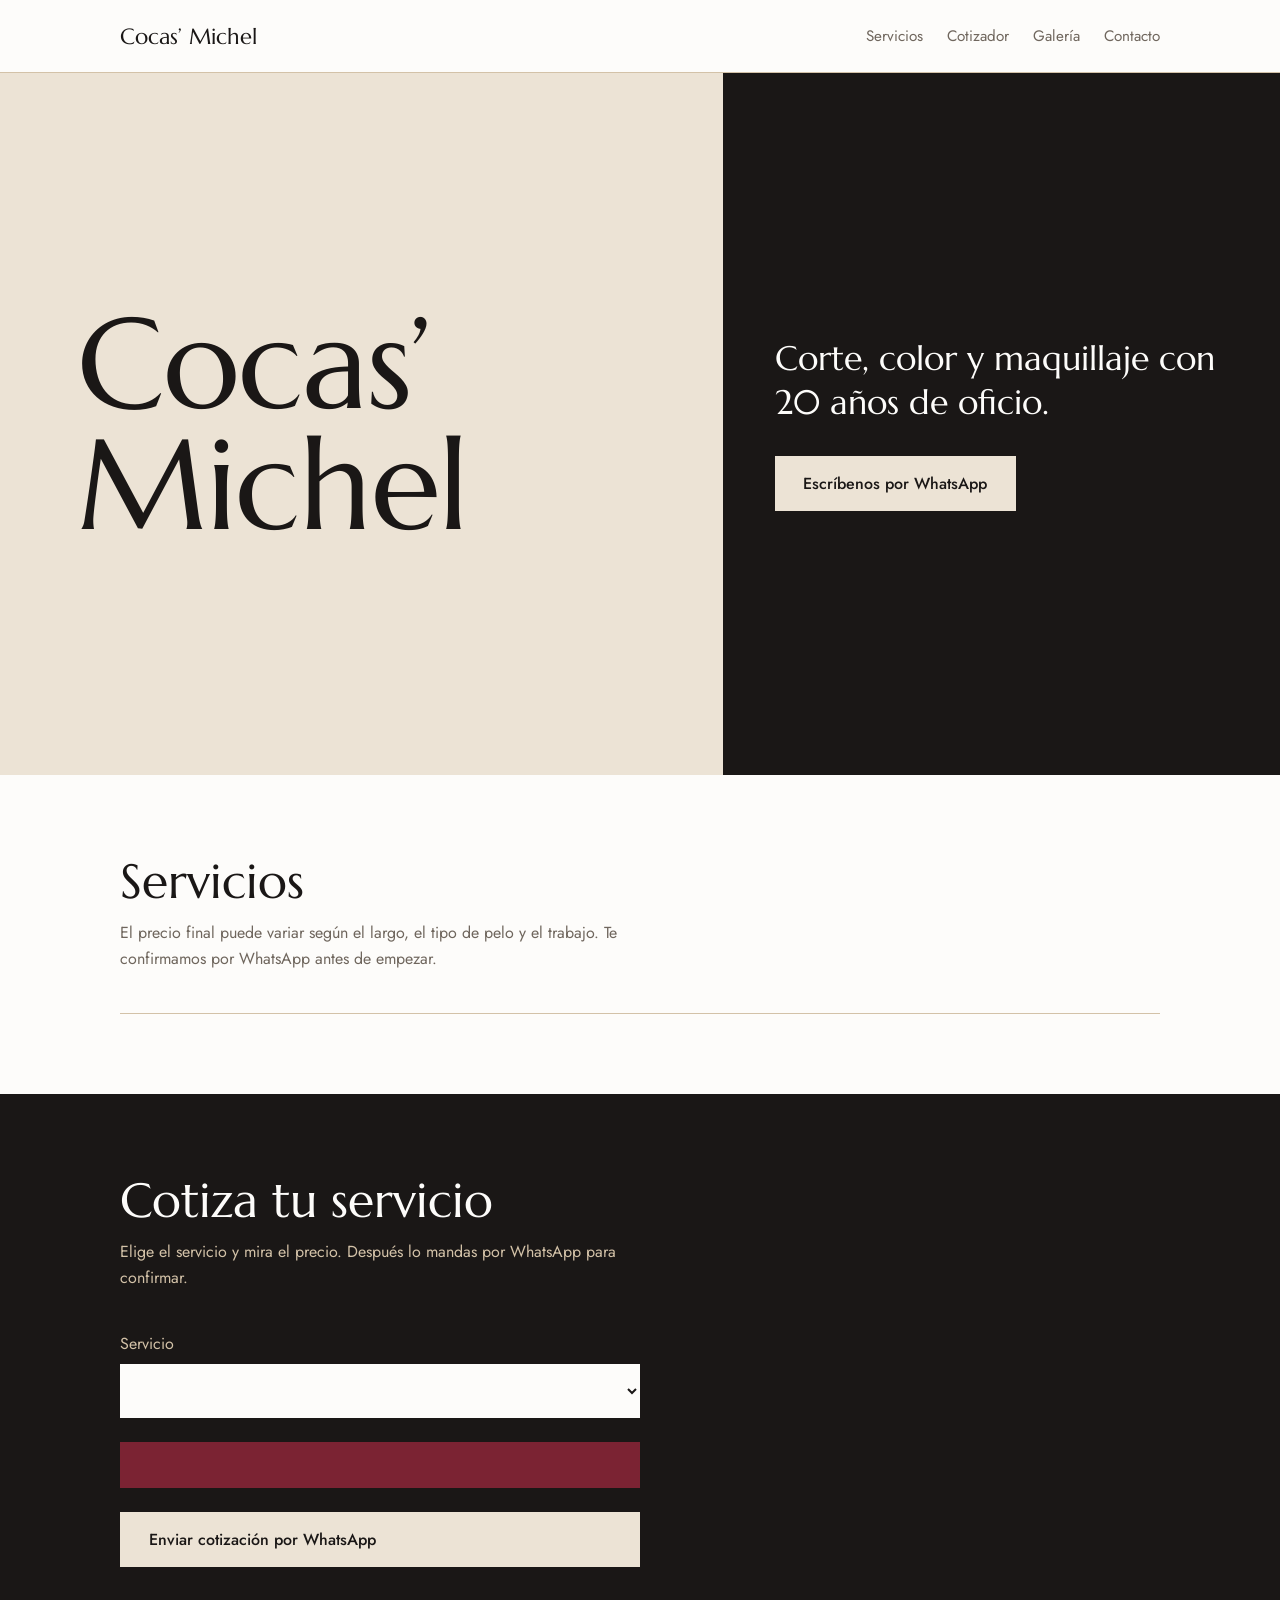
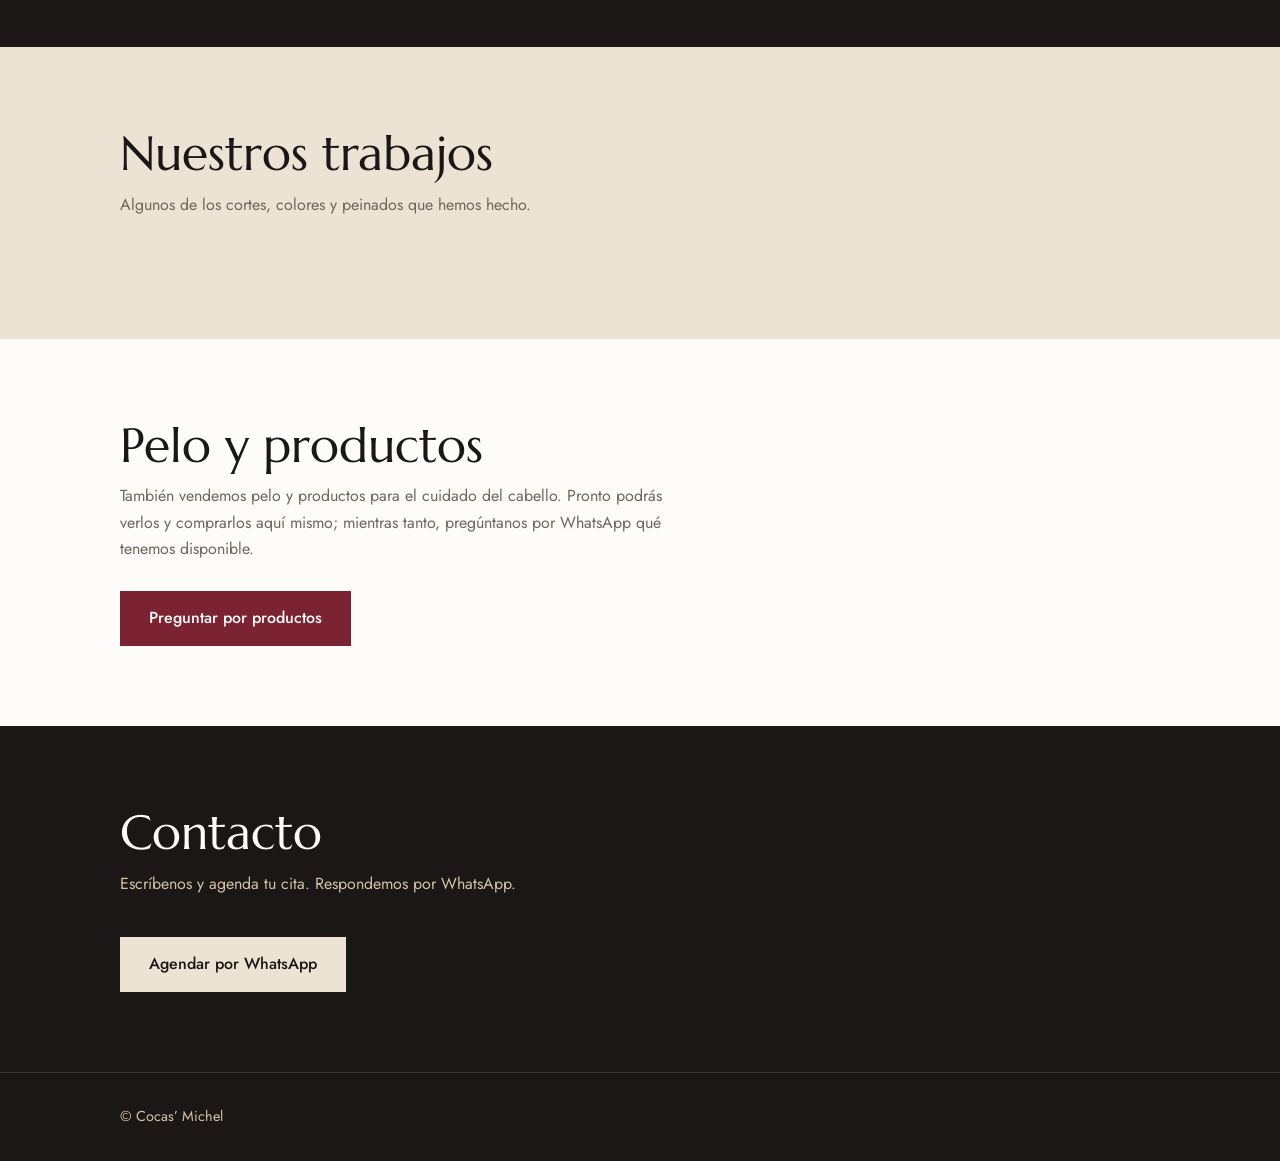
==== index.html @ 205901ca "Datos y JavaScript modular: servicios, cotizador y galería" ====
<!DOCTYPE html>
<html lang="es">
<head>
<meta charset="UTF-8">
<meta name="viewport" content="width=device-width, initial-scale=1">
<title>Cocas’ Michel | Corte, color y maquillaje</title>
<meta name="description" content="Cocas’ Michel: corte de pelo, extensiones, color, peinados y maquillaje. Cotiza por WhatsApp.">
<link rel="preconnect" href="https://fonts.googleapis.com">
<link rel="preconnect" href="https://fonts.gstatic.com" crossorigin>
<link href="https://fonts.googleapis.com/css2?family=Marcellus&family=Jost:wght@400;500&display=swap" rel="stylesheet">
<link rel="stylesheet" href="css/estilos.css">
</head>
<body>

<header>
  <div class="contenedor">
    <nav aria-label="Principal">
      <a class="logo" href="#inicio">Cocas’ Michel</a>
      <ul>
        <li><a href="#servicios">Servicios</a></li>
        <li><a href="#cotizador">Cotizador</a></li>
        <li><a href="#galeria">Galería</a></li>
        <li><a href="#contacto">Contacto</a></li>
      </ul>
    </nav>
  </div>
</header>

<main>
  <section class="hero" id="inicio">
    <div class="hero-nombre">
      <h1 class="marca">Cocas’<br>Michel</h1>
    </div>
    <div class="hero-mensaje">
      <p>Corte, color y maquillaje con 20 años de oficio.</p>
      <a class="btn" data-whatsapp="Hola, quiero información de sus servicios.">Escríbenos por WhatsApp</a>
    </div>
  </section>

  <section id="servicios">
    <div class="contenedor">
      <h2>Servicios</h2>
      <p class="intro">El precio final puede variar según el largo, el tipo de pelo y el trabajo. Te confirmamos por WhatsApp antes de empezar.</p>
      <ul class="lista-servicios" id="lista-servicios"></ul>
    </div>
  </section>

  <section class="oscuro" id="cotizador">
    <div class="contenedor">
      <h2>Cotiza tu servicio</h2>
      <p class="intro">Elige el servicio y mira el precio. Después lo mandas por WhatsApp para confirmar.</p>
      <div class="cotizador">
        <div>
          <label for="servicio">Servicio</label>
          <select id="servicio"></select>
        </div>
        <div class="resultado" aria-live="polite">
          <div class="monto" id="monto"></div>
          <p class="nota" id="nota"></p>
        </div>
        <a class="btn" id="enviar" href="#">Enviar cotización por WhatsApp</a>
      </div>
    </div>
  </section>

  <section class="fondo-beige" id="galeria">
    <div class="contenedor">
      <h2>Nuestros trabajos</h2>
      <p class="intro">Algunos de los cortes, colores y peinados que hemos hecho.</p>
      <div class="galeria-grid" id="galeria-grid"></div>
    </div>
  </section>

  <section id="productos">
    <div class="contenedor">
      <h2>Pelo y productos</h2>
      <p class="texto-seccion">También vendemos pelo y productos para el cuidado del cabello. Pronto podrás verlos y comprarlos aquí mismo; mientras tanto, pregúntanos por WhatsApp qué tenemos disponible.</p>
      <a class="btn" data-whatsapp="Hola, quiero información sobre la venta de pelo y productos.">Preguntar por productos</a>
    </div>
  </section>

  <section class="oscuro" id="contacto">
    <div class="contenedor">
      <h2>Contacto</h2>
      <p class="intro">Escríbenos y agenda tu cita. Respondemos por WhatsApp.</p>
      <a class="btn" data-whatsapp="Hola, quiero agendar una cita.">Agendar por WhatsApp</a>
    </div>
  </section>
</main>

<footer>
  <div class="contenedor">© <span id="anio"></span> Cocas’ Michel</div>
</footer>

<script type="module" src="js/main.js"></script>
</body>
</html>
---- css/estilos.css ----
/* 1. VARIABLES: paleta y fuentes en un solo lugar */
:root {
  --blanco: #fdfcfa;
  --beige: #ece3d5;
  --arena: #d3c2a8;
  --negro: #1a1716;
  --bordo: #7b2333;
  --gris: #6f665d;
  --display: "Marcellus", "Palatino Linotype", Georgia, serif;
  --texto: "Jost", system-ui, sans-serif;
}
* { box-sizing: border-box; margin: 0; padding: 0; }
html { scroll-behavior: smooth; }
body { background: var(--blanco); color: var(--negro); font-family: var(--texto); line-height: 1.65; }
a { color: inherit; }
:focus-visible { outline: 2px solid var(--bordo); outline-offset: 3px; }
.contenedor { width: min(1040px, 100% - 2.5rem); margin-inline: auto; }
section { padding: 5rem 0; }
h2 { font-family: var(--display); font-weight: 400; font-size: clamp(2rem, 5vw, 3rem); line-height: 1.1; margin-bottom: 0.75rem; }
.intro { color: var(--gris); max-width: 52ch; margin-bottom: 2.5rem; }

/* 2. NAVEGACIÓN */
header { border-bottom: 1px solid var(--arena); background: var(--blanco); }
nav { display: flex; justify-content: space-between; align-items: center; padding: 1.1rem 0; gap: 1rem; flex-wrap: wrap; }
.logo { font-family: var(--display); font-size: 1.4rem; text-decoration: none; }
nav ul { display: flex; gap: 1.5rem; list-style: none; font-size: 0.95rem; }
nav ul a { text-decoration: none; color: var(--gris); }
nav ul a:hover { color: var(--bordo); }

/* 3. BOTONES */
.btn { display: inline-block; background: var(--bordo); color: var(--blanco); font: inherit; font-weight: 500; padding: 0.9rem 1.8rem; border: 0; border-radius: 0; text-decoration: none; cursor: pointer; }
.btn:hover { background: var(--negro); }
.oscuro .btn { background: var(--beige); color: var(--negro); }
.oscuro .btn:hover { background: var(--blanco); }

/* 4. INICIO: dos paneles, beige con el nombre y negro con el mensaje */
.hero { padding: 0; display: grid; grid-template-columns: 1.3fr 1fr; min-height: 78vh; }
.hero-nombre { background: var(--beige); display: flex; align-items: center; padding: 4rem clamp(1.25rem, 6vw, 5rem); }
.marca { font-family: var(--display); font-weight: 400; font-size: clamp(3.6rem, 10vw, 8rem); line-height: 0.95; letter-spacing: -0.01em; }
.hero-mensaje { background: var(--negro); color: var(--blanco); display: flex; flex-direction: column; justify-content: center; gap: 2rem; padding: 4rem clamp(1.25rem, 4vw, 3.5rem); }
.hero-mensaje p { font-family: var(--display); font-size: clamp(1.5rem, 3vw, 2.1rem); line-height: 1.3; }
.hero-mensaje .btn { align-self: flex-start; background: var(--beige); color: var(--negro); }
.hero-mensaje .btn:hover { background: var(--blanco); }

/* 5. SERVICIOS: lista tipo menú */
.lista-servicios { list-style: none; border-top: 1px solid var(--arena); }
.lista-servicios li { display: flex; justify-content: space-between; gap: 1rem; padding: 1.15rem 0; border-bottom: 1px solid var(--arena); align-items: baseline; }
.lista-servicios .nombre { font-family: var(--display); font-size: 1.5rem; }
.lista-servicios .precio { color: var(--bordo); font-weight: 500; white-space: nowrap; }
.lista-servicios .precio.pendiente { color: var(--gris); font-weight: 400; font-size: 0.95rem; }

/* 6. COTIZADOR (sección oscura para dar contraste) */
.oscuro { background: var(--negro); color: var(--blanco); }
.oscuro .intro { color: var(--arena); }
.cotizador { display: grid; gap: 1.5rem; max-width: 520px; }
label { display: block; margin-bottom: 0.4rem; color: var(--arena); }
select { width: 100%; padding: 0.9rem; background: var(--blanco); color: var(--negro); border: 0; border-radius: 0; font: inherit; }
.resultado { background: var(--bordo); padding: 1.25rem 1.5rem; }
.resultado .monto { font-family: var(--display); font-size: 2.6rem; line-height: 1.1; }
.resultado .nota { color: var(--beige); font-size: 0.9rem; margin-top: 0.4rem; }

/* 7. GALERÍA */
.fondo-beige { background: var(--beige); }
.galeria-grid { display: grid; grid-template-columns: repeat(auto-fill, minmax(240px, 1fr)); gap: 1rem; }
.galeria-grid figure { aspect-ratio: 4 / 5; background: var(--blanco); border: 1px solid var(--arena); display: grid; place-items: center; color: var(--gris); font-size: 0.9rem; overflow: hidden; }
.galeria-grid img { width: 100%; height: 100%; object-fit: cover; display: block; }

/* 8. PRODUCTOS, CONTACTO Y PIE */
.texto-seccion { max-width: 58ch; color: var(--gris); margin-bottom: 1.75rem; }
footer { background: var(--negro); color: var(--arena); border-top: 1px solid #3a3532; padding: 2rem 0; font-size: 0.9rem; }

@media (max-width: 760px) {
  .hero { grid-template-columns: 1fr; min-height: 0; }
  .hero-nombre { padding-block: 3.5rem; }
  section { padding: 3.5rem 0; }
  nav ul { gap: 1rem; font-size: 0.85rem; }
}
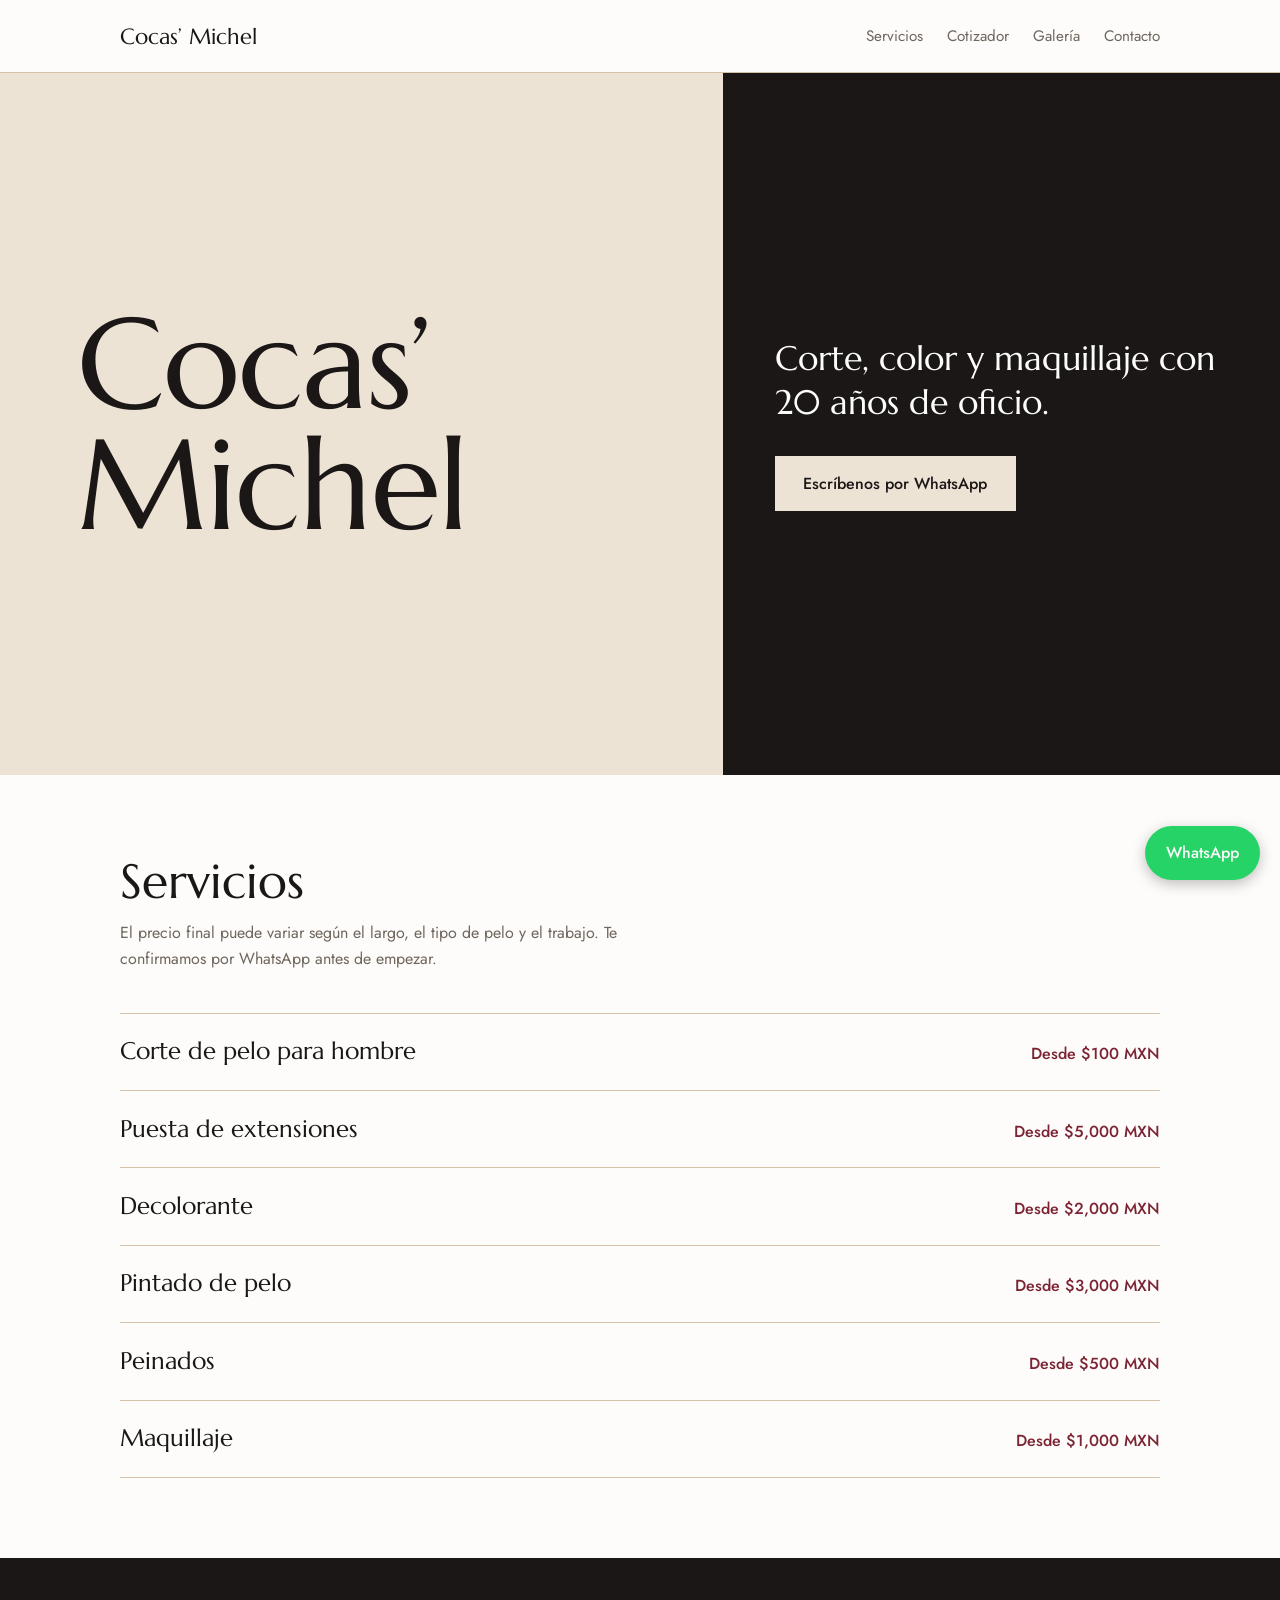
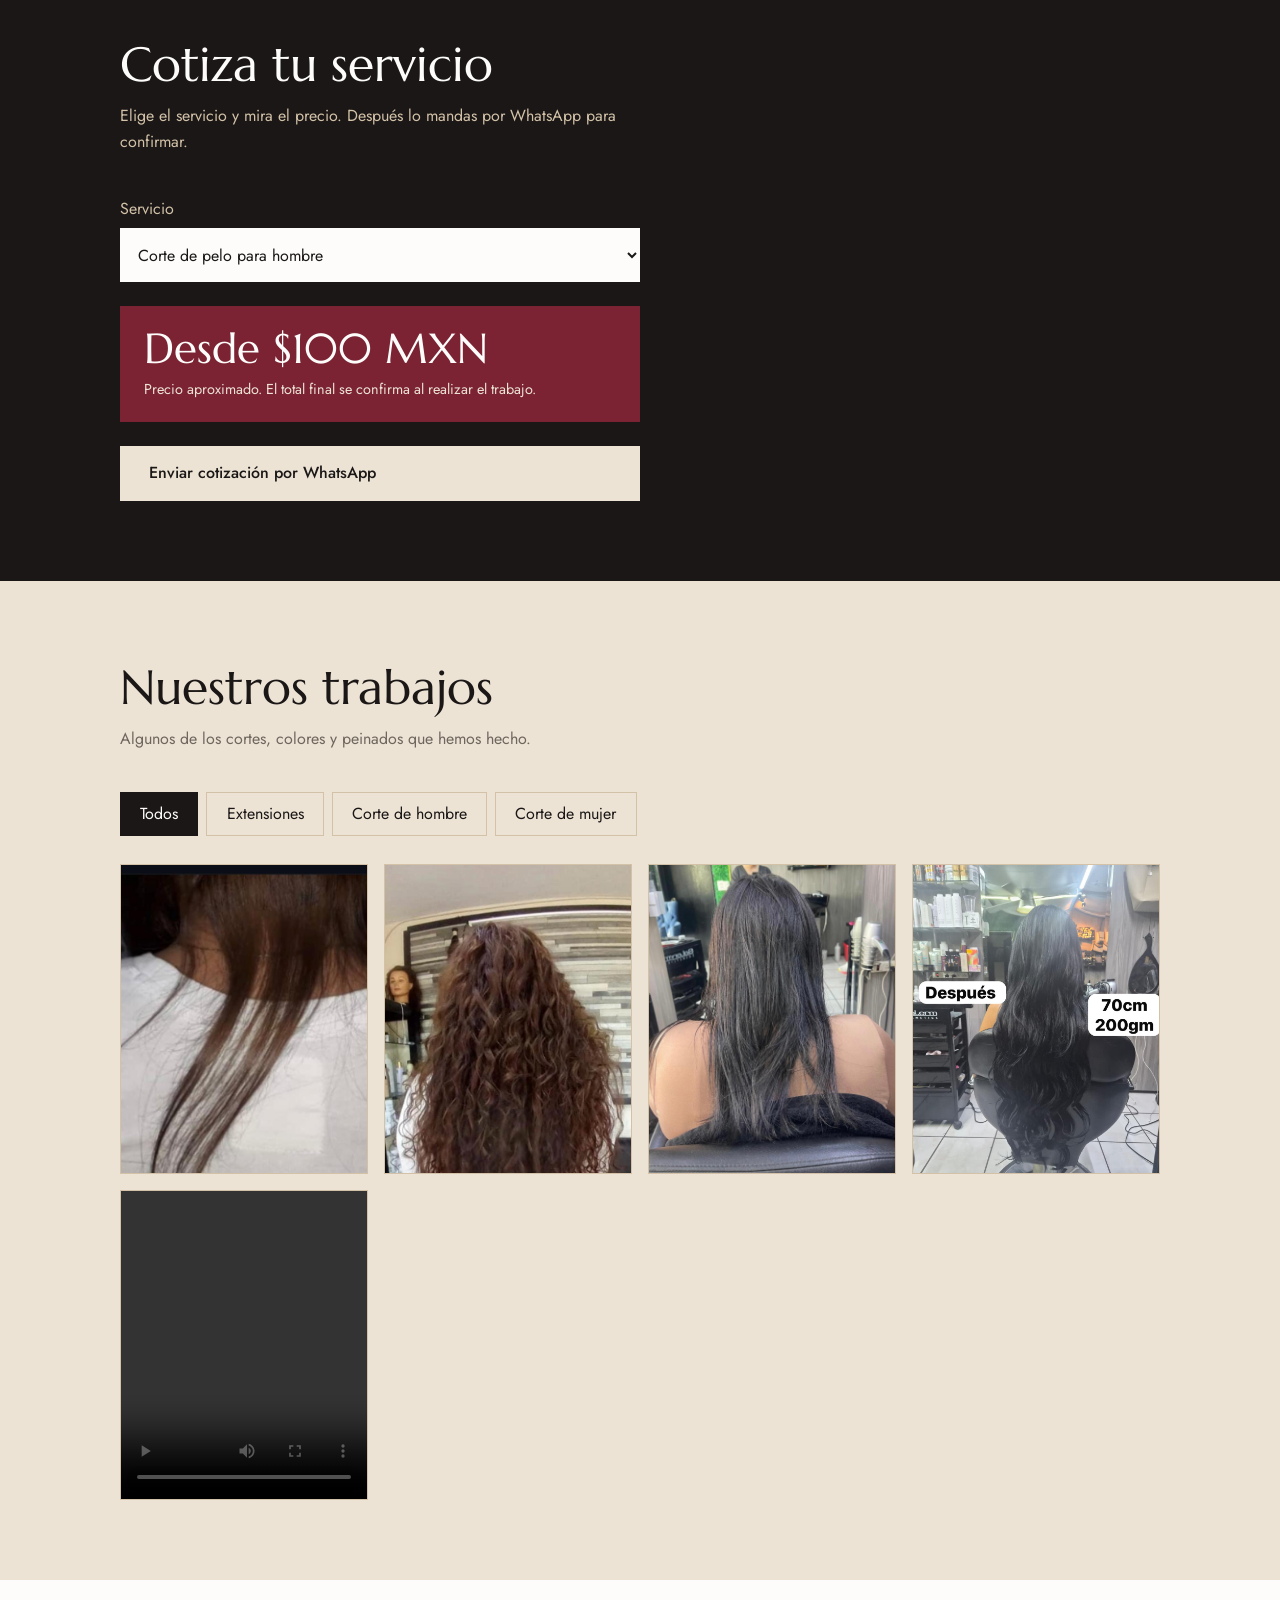
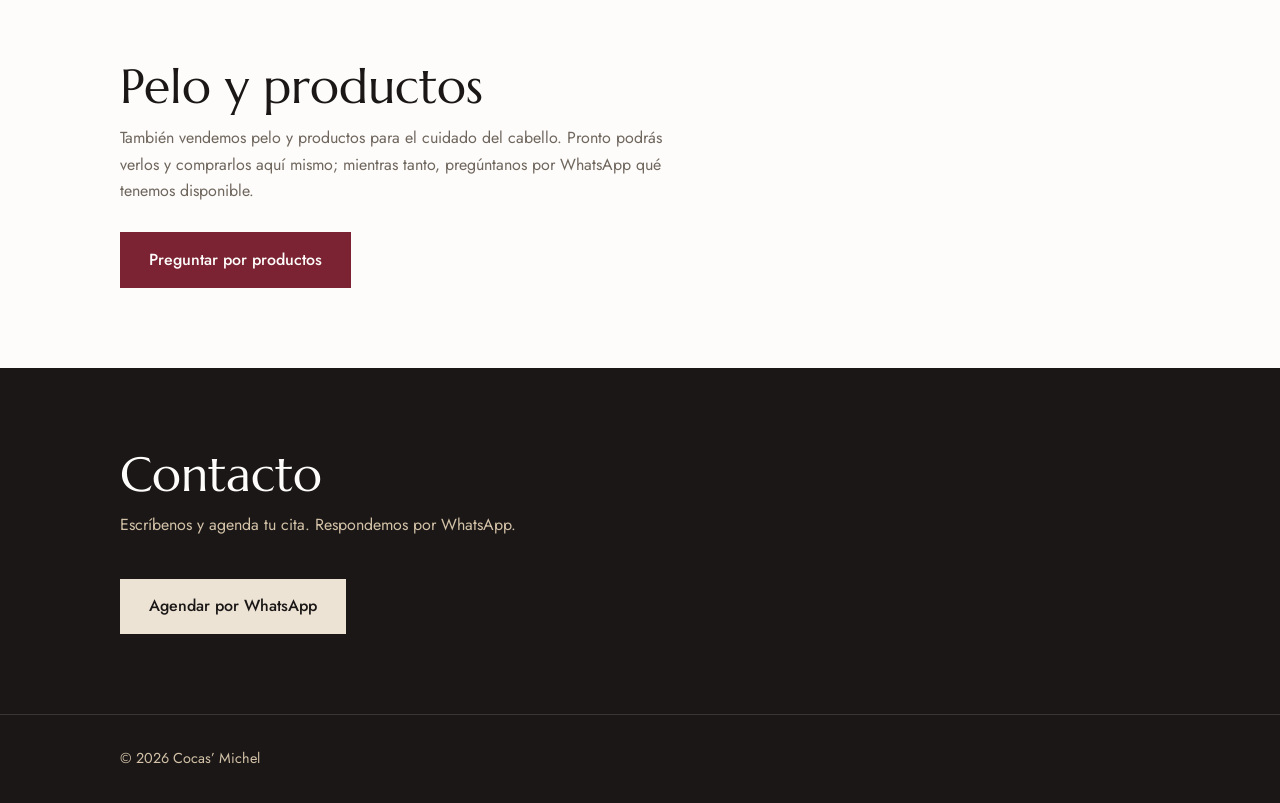
==== commit a5503a4a: "Se agrego funcion para filtar imagenes y el boton flotante de whats" ====
--- a/index.html
+++ b/index.html
@@ -67,6 +67,7 @@
     <div class="contenedor">
       <h2>Nuestros trabajos</h2>
       <p class="intro">Algunos de los cortes, colores y peinados que hemos hecho.</p>
+      <div class="filtros" id="filtros"></div>
       <div class="galeria-grid" id="galeria-grid"></div>
     </div>
   </section>
@@ -92,6 +93,8 @@
   <div class="contenedor">© <span id="anio"></span> Cocas’ Michel</div>
 </footer>
 
+<a class="whatsapp-flotante" data-whatsapp="Hola, quiero información de sus servicios.">WhatsApp</a>
+
 <script type="module" src="js/main.js"></script>
 </body>
 </html>
--- a/css/estilos.css
+++ b/css/estilos.css
@@ -24,11 +24,12 @@
 nav { display: flex; justify-content: space-between; align-items: center; padding: 1.1rem 0; gap: 1rem; flex-wrap: wrap; }
 .logo { font-family: var(--display); font-size: 1.4rem; text-decoration: none; }
 nav ul { display: flex; gap: 1.5rem; list-style: none; font-size: 0.95rem; }
-nav ul a { text-decoration: none; color: var(--gris); }
+nav ul a { text-decoration: none; color: var(--gris); transition: color 0.25s; }
 nav ul a:hover { color: var(--bordo); }
 
 /* 3. BOTONES */
-.btn { display: inline-block; background: var(--bordo); color: var(--blanco); font: inherit; font-weight: 500; padding: 0.9rem 1.8rem; border: 0; border-radius: 0; text-decoration: none; cursor: pointer; }
+.btn { display: inline-block; background: var(--bordo); color: var(--blanco); font: inherit; font-weight: 500; padding: 0.9rem 1.8rem; border: 0; border-radius: 0; text-decoration: none; cursor: pointer; transition: background 0.25s, transform 0.25s; }
+.btn:hover { transform: translateY(-2px); }
 .btn:hover { background: var(--negro); }
 .oscuro .btn { background: var(--beige); color: var(--negro); }
 .oscuro .btn:hover { background: var(--blanco); }
@@ -63,11 +64,22 @@
 .fondo-beige { background: var(--beige); }
 .galeria-grid { display: grid; grid-template-columns: repeat(auto-fill, minmax(240px, 1fr)); gap: 1rem; }
 .galeria-grid figure { aspect-ratio: 4 / 5; background: var(--blanco); border: 1px solid var(--arena); display: grid; place-items: center; color: var(--gris); font-size: 0.9rem; overflow: hidden; }
-.galeria-grid img { width: 100%; height: 100%; object-fit: cover; display: block; }
+.galeria-grid img { width: 100%; height: 100%; object-fit: cover; display: block; transition: transform 0.4s; }
+.galeria-grid figure:hover img { transform: scale(1.06); }
+.galeria-grid video { width: 100%; height: 100%; object-fit: contain; background: var(--negro); display: block; }
 
 /* 8. PRODUCTOS, CONTACTO Y PIE */
 .texto-seccion { max-width: 58ch; color: var(--gris); margin-bottom: 1.75rem; }
 footer { background: var(--negro); color: var(--arena); border-top: 1px solid #3a3532; padding: 2rem 0; font-size: 0.9rem; }
+
+/* Filtros de la galería: en celular se pueden deslizar de lado, y miden 44px para tocarlos bien */
+.filtros { display: flex; gap: 0.5rem; margin-bottom: 1.5rem; overflow-x: auto; padding-bottom: 0.25rem; }
+.filtros button { font: inherit; min-height: 44px; padding: 0 1.2rem; background: transparent; color: var(--negro); border: 1px solid var(--arena); cursor: pointer; white-space: nowrap; transition: background 0.25s, color 0.25s; }
+.filtros button.activo { background: var(--negro); color: var(--blanco); border-color: var(--negro); }
+
+/* 9. BOTÓN FLOTANTE DE WHATSAPP */
+.whatsapp-flotante { position: fixed; right: 1.25rem; bottom: 1.25rem; z-index: 10; background: #25d366; color: var(--blanco); font-weight: 500; text-decoration: none; padding: 0.85rem 1.3rem; border-radius: 999px; box-shadow: 0 4px 14px rgba(0, 0, 0, 0.25); transition: transform 0.25s; }
+.whatsapp-flotante:hover { transform: scale(1.06); }
 
 @media (max-width: 760px) {
   .hero { grid-template-columns: 1fr; min-height: 0; }
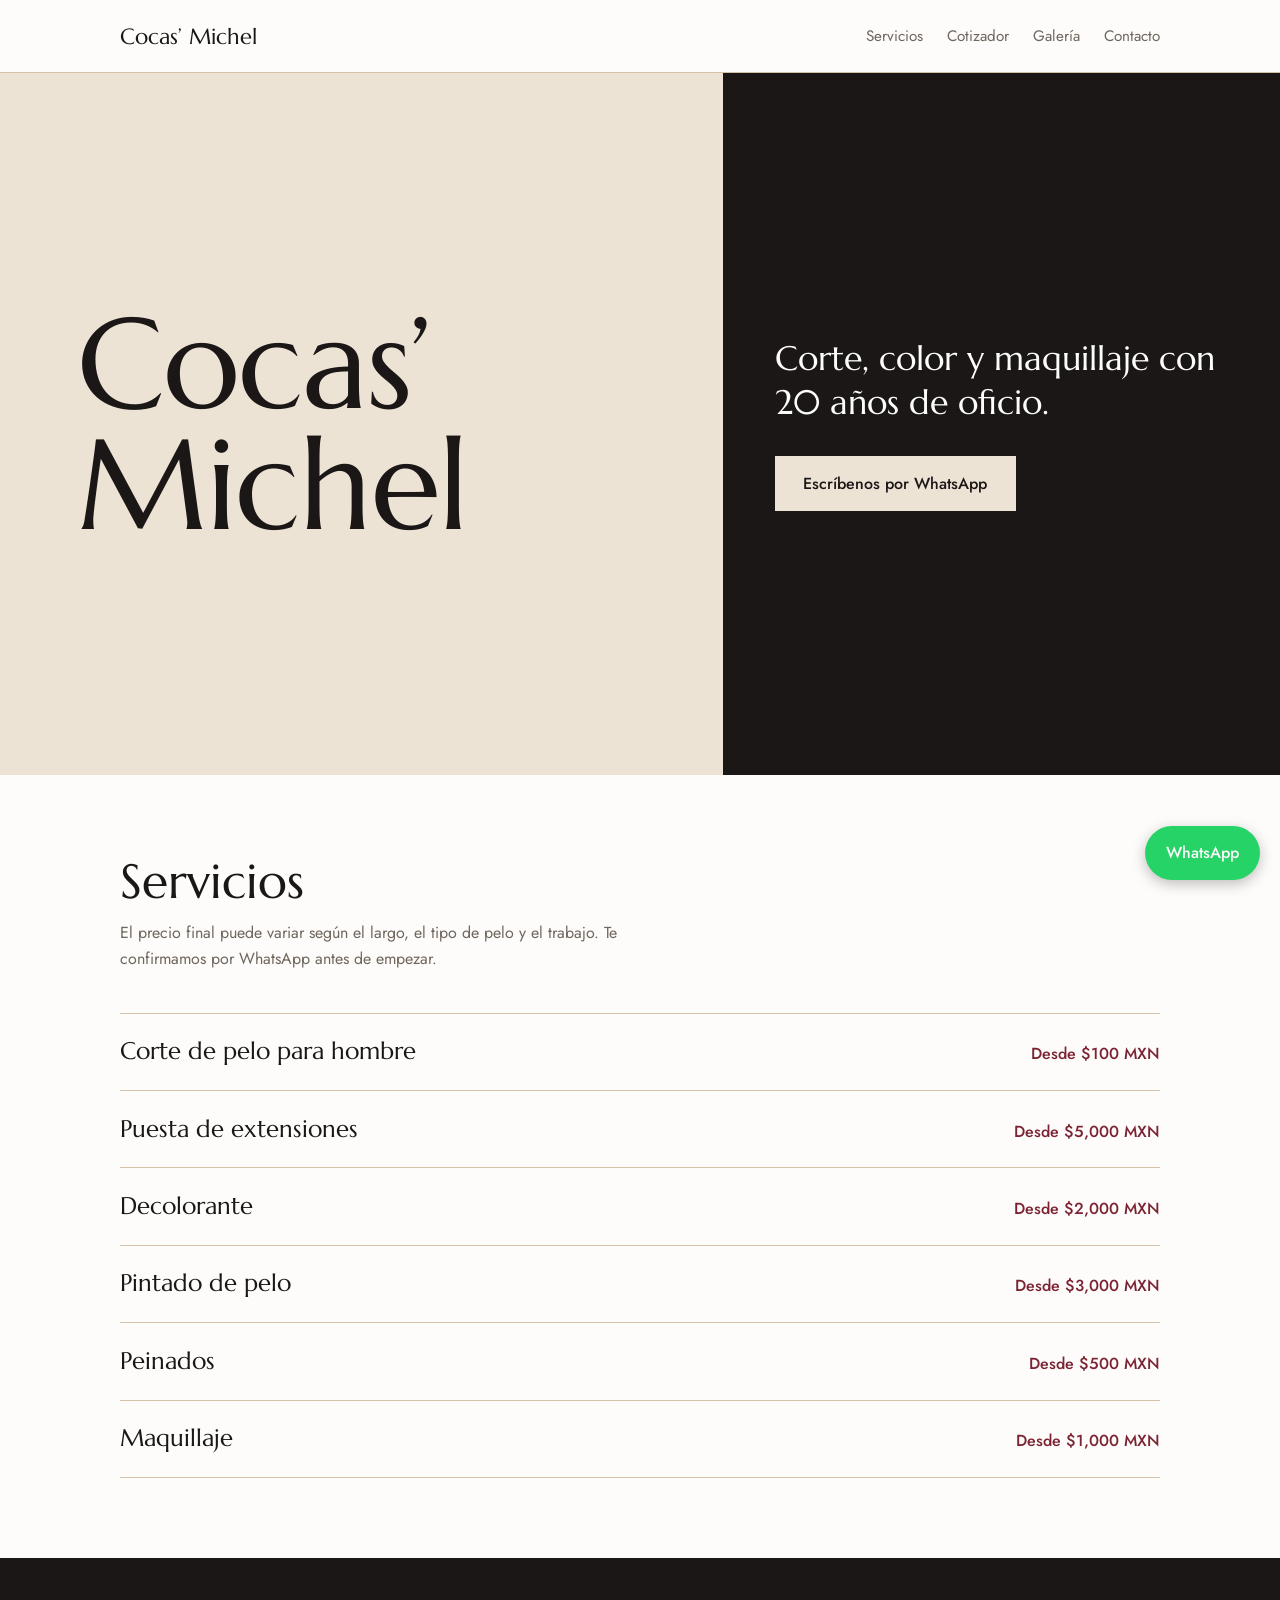
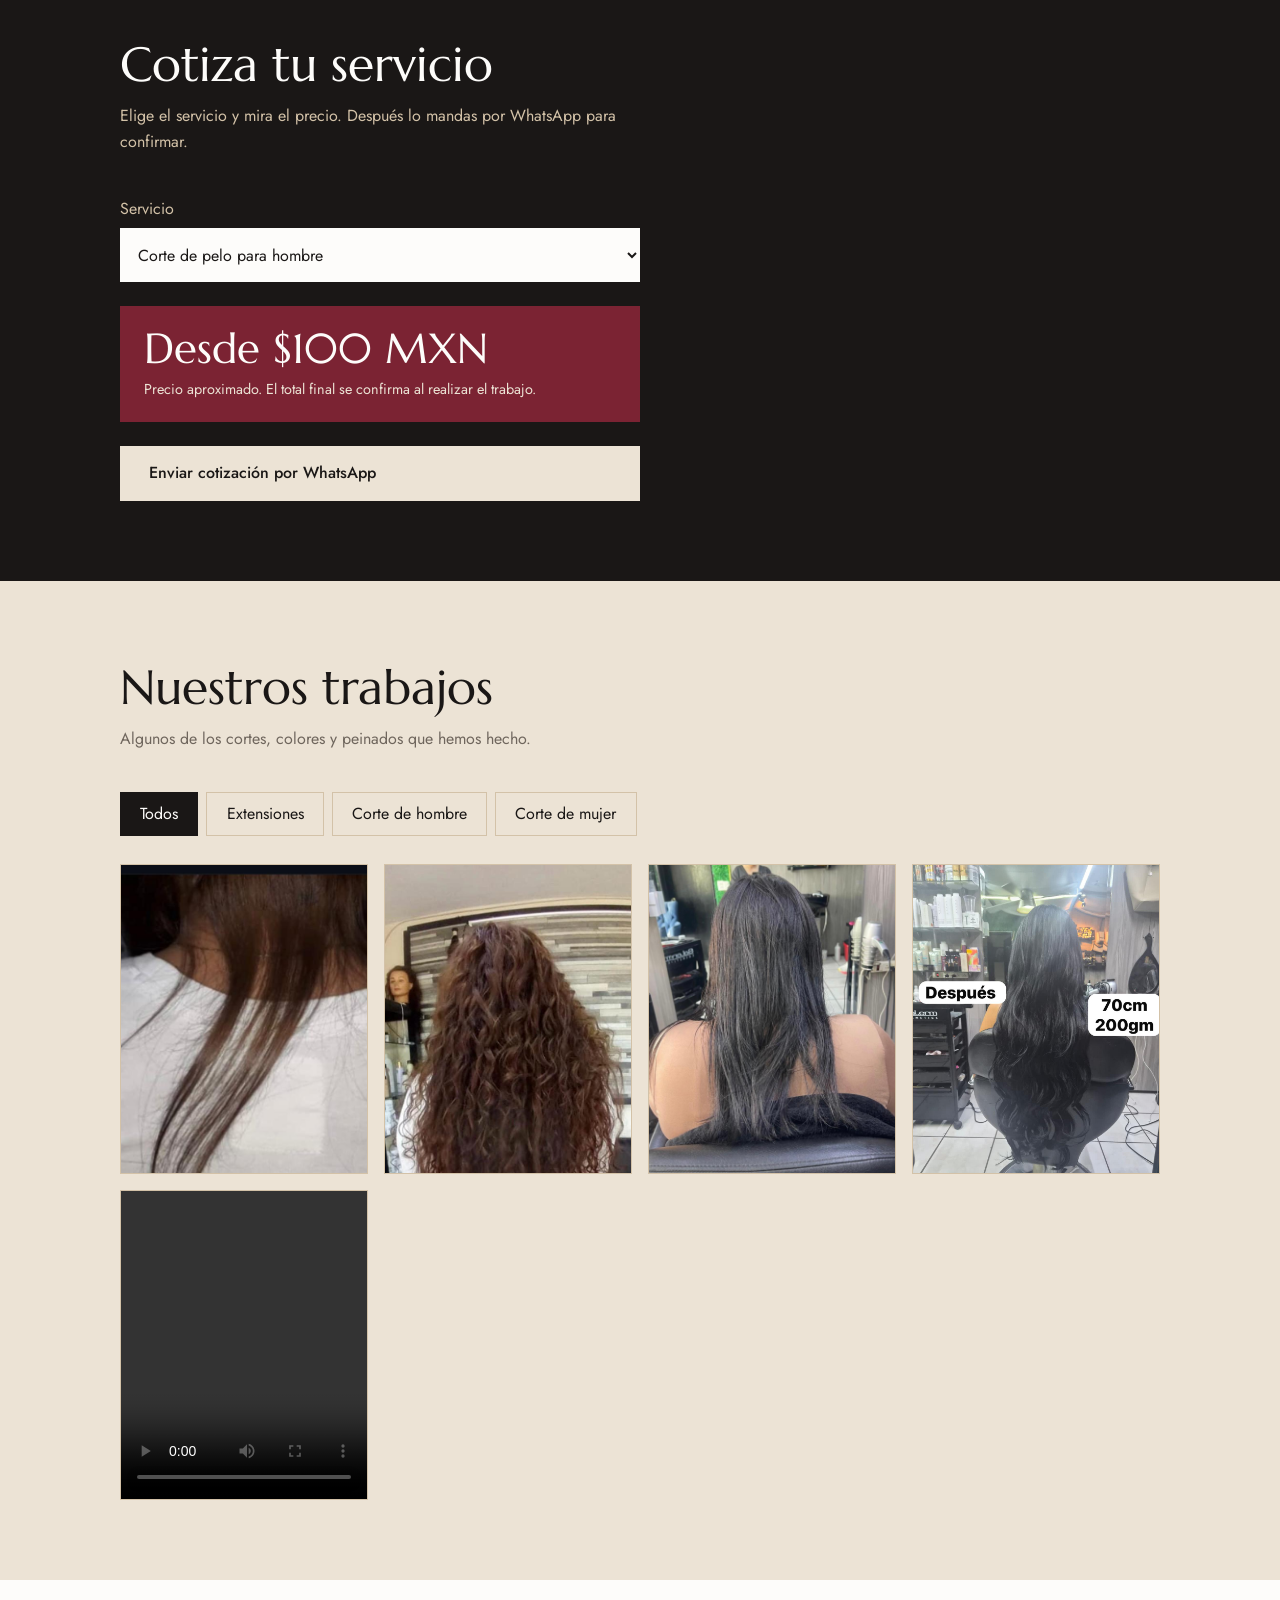
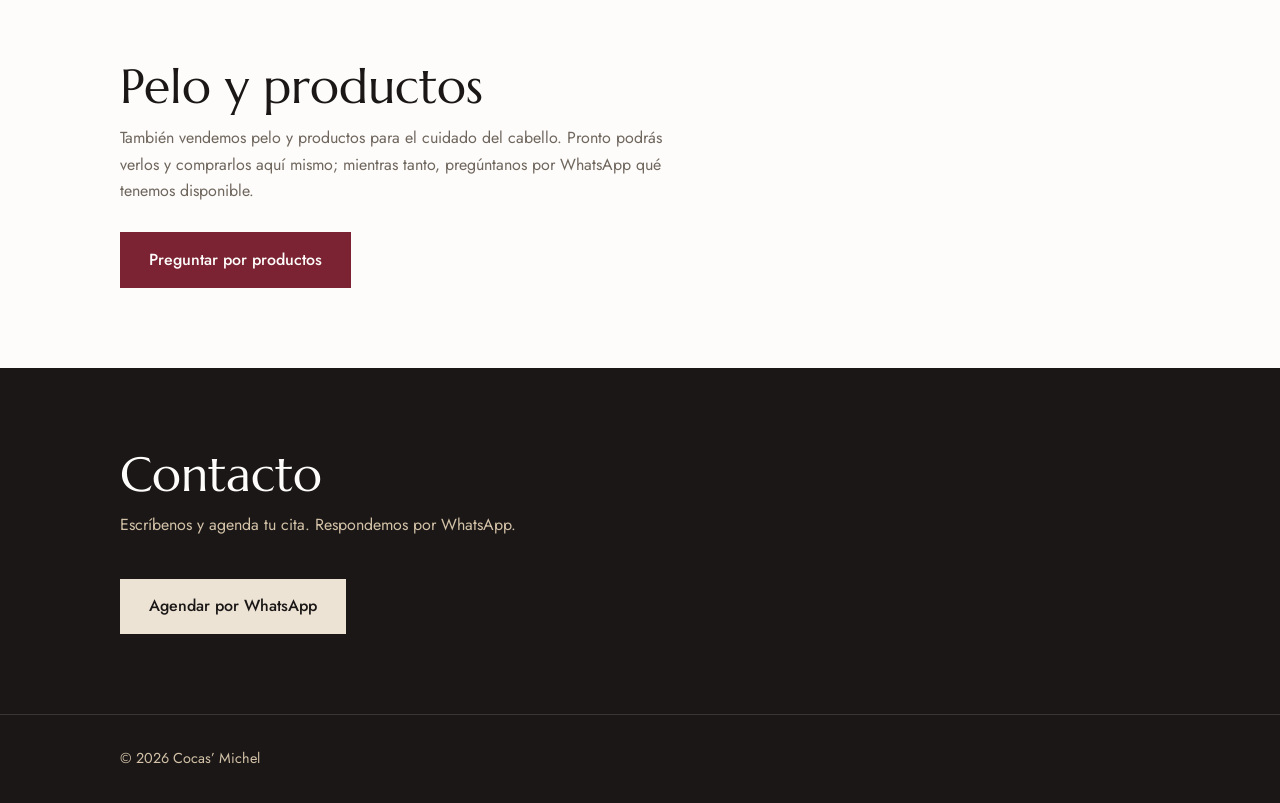
==== commit b202b549: "Se agrego funcion para ver las imagenes en grandes y poder cerrarlas de igual manera" ====
--- a/index.html
+++ b/index.html
@@ -94,6 +94,10 @@
 </footer>
 
 <a class="whatsapp-flotante" data-whatsapp="Hola, quiero información de sus servicios.">WhatsApp</a>
+<div class="lightbox" id="lightbox">
+  <button aria-label="Cerrar">×</button>
+  <img alt="">
+</div>
 
 <script type="module" src="js/main.js"></script>
 </body>
--- a/css/estilos.css
+++ b/css/estilos.css
@@ -77,6 +77,13 @@
 .filtros button { font: inherit; min-height: 44px; padding: 0 1.2rem; background: transparent; color: var(--negro); border: 1px solid var(--arena); cursor: pointer; white-space: nowrap; transition: background 0.25s, color 0.25s; }
 .filtros button.activo { background: var(--negro); color: var(--blanco); border-color: var(--negro); }
 
+/* Lightbox: foto ampliada sobre fondo oscuro. Oculto hasta que tiene la clase "abierto" */
+.galeria-grid img { cursor: zoom-in; }
+.lightbox { position: fixed; inset: 0; z-index: 30; background: rgba(0, 0, 0, 0.92); display: none; align-items: center; justify-content: center; padding: 1rem; }
+.lightbox.abierto { display: flex; }
+.lightbox img { max-width: 100%; max-height: 100%; object-fit: contain; }
+.lightbox button { position: absolute; top: 0.75rem; right: 0.75rem; width: 48px; height: 48px; font-size: 1.8rem; line-height: 1; background: var(--blanco); color: var(--negro); border: 0; cursor: pointer; }
+
 /* 9. BOTÓN FLOTANTE DE WHATSAPP */
 .whatsapp-flotante { position: fixed; right: 1.25rem; bottom: 1.25rem; z-index: 10; background: #25d366; color: var(--blanco); font-weight: 500; text-decoration: none; padding: 0.85rem 1.3rem; border-radius: 999px; box-shadow: 0 4px 14px rgba(0, 0, 0, 0.25); transition: transform 0.25s; }
 .whatsapp-flotante:hover { transform: scale(1.06); }
@@ -85,5 +92,10 @@
   .hero { grid-template-columns: 1fr; min-height: 0; }
   .hero-nombre { padding-block: 3.5rem; }
   section { padding: 3.5rem 0; }
-  nav ul { gap: 1rem; font-size: 0.85rem; }
+  header { position: sticky; top: 0; z-index: 20; }
+  nav { flex-direction: column; gap: 0.25rem; padding: 0.75rem 0 0; }
+  nav ul { width: 100%; justify-content: space-between; gap: 0; font-size: 0.9rem; }
+  nav ul a { display: block; padding: 0.75rem 0.4rem; }
+  footer { padding-bottom: 5rem; }
+  .whatsapp-flotante { right: 1rem; bottom: 1rem; }
 }
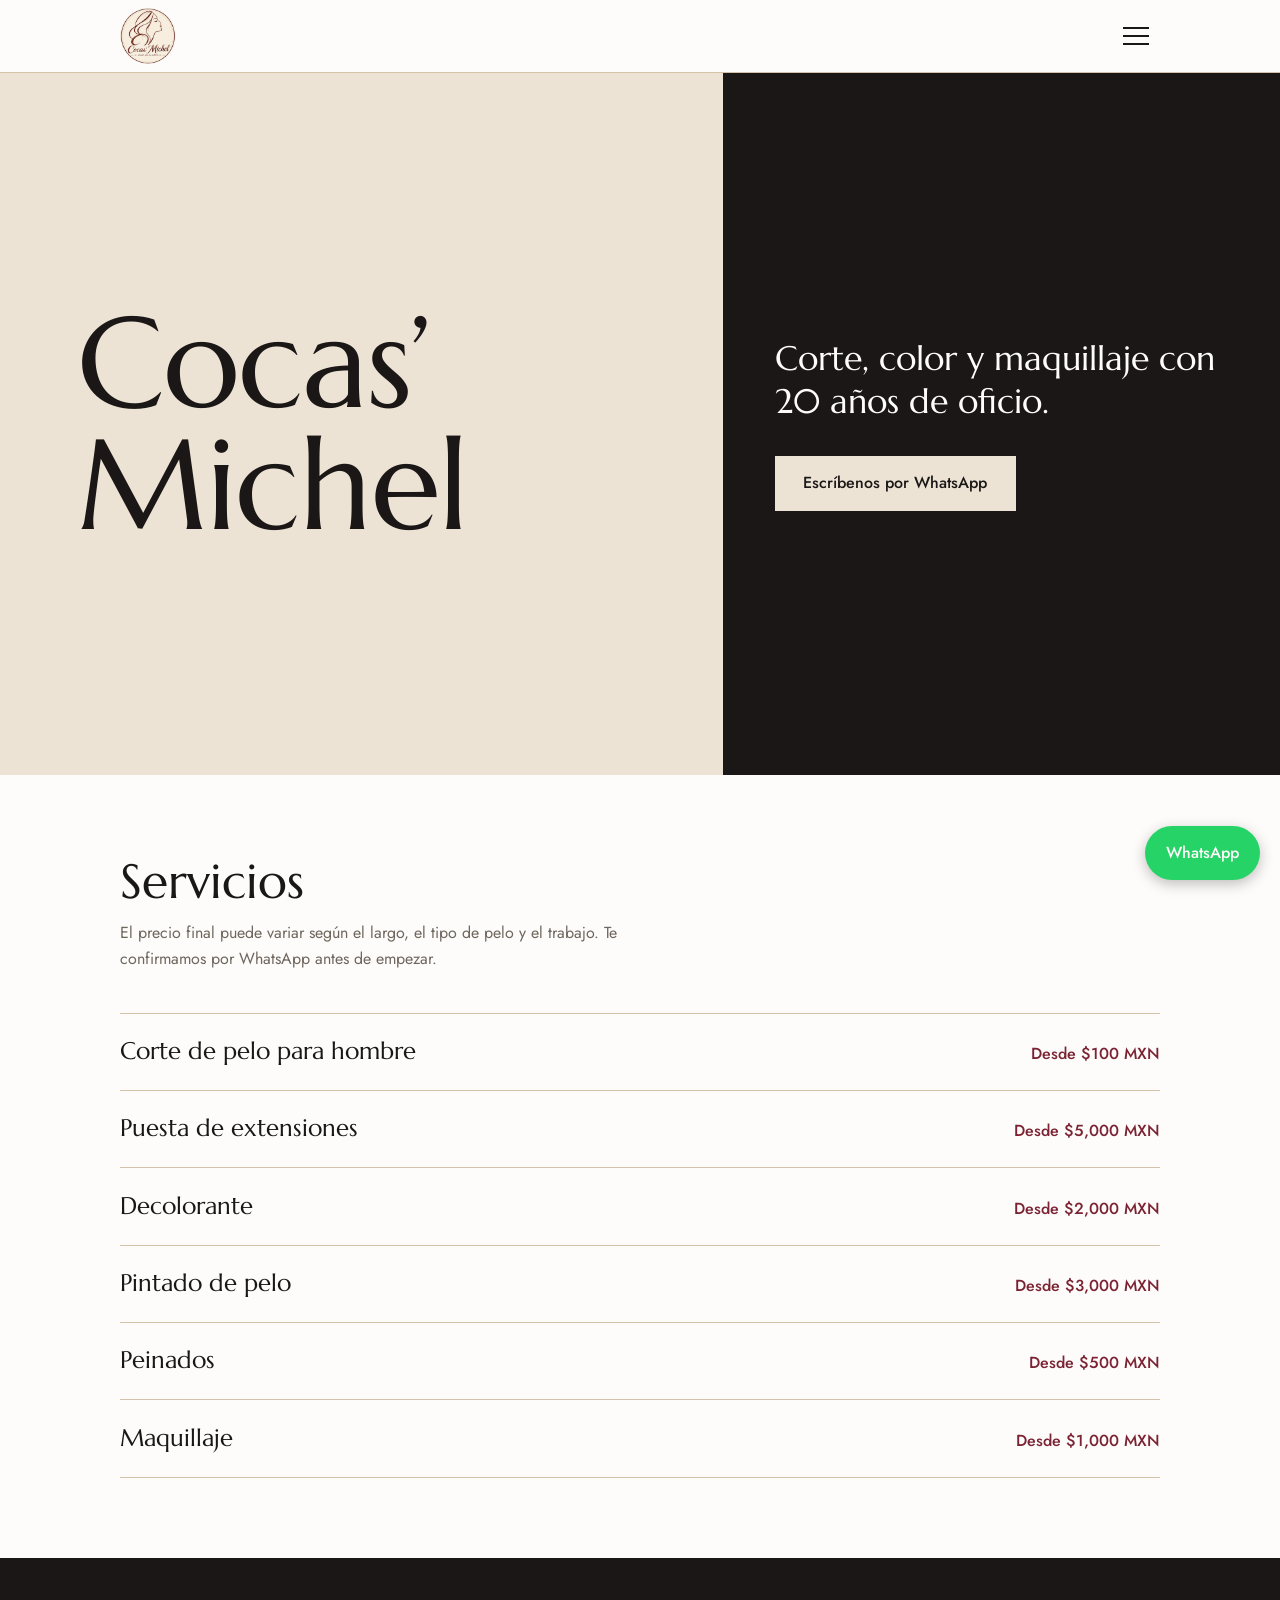
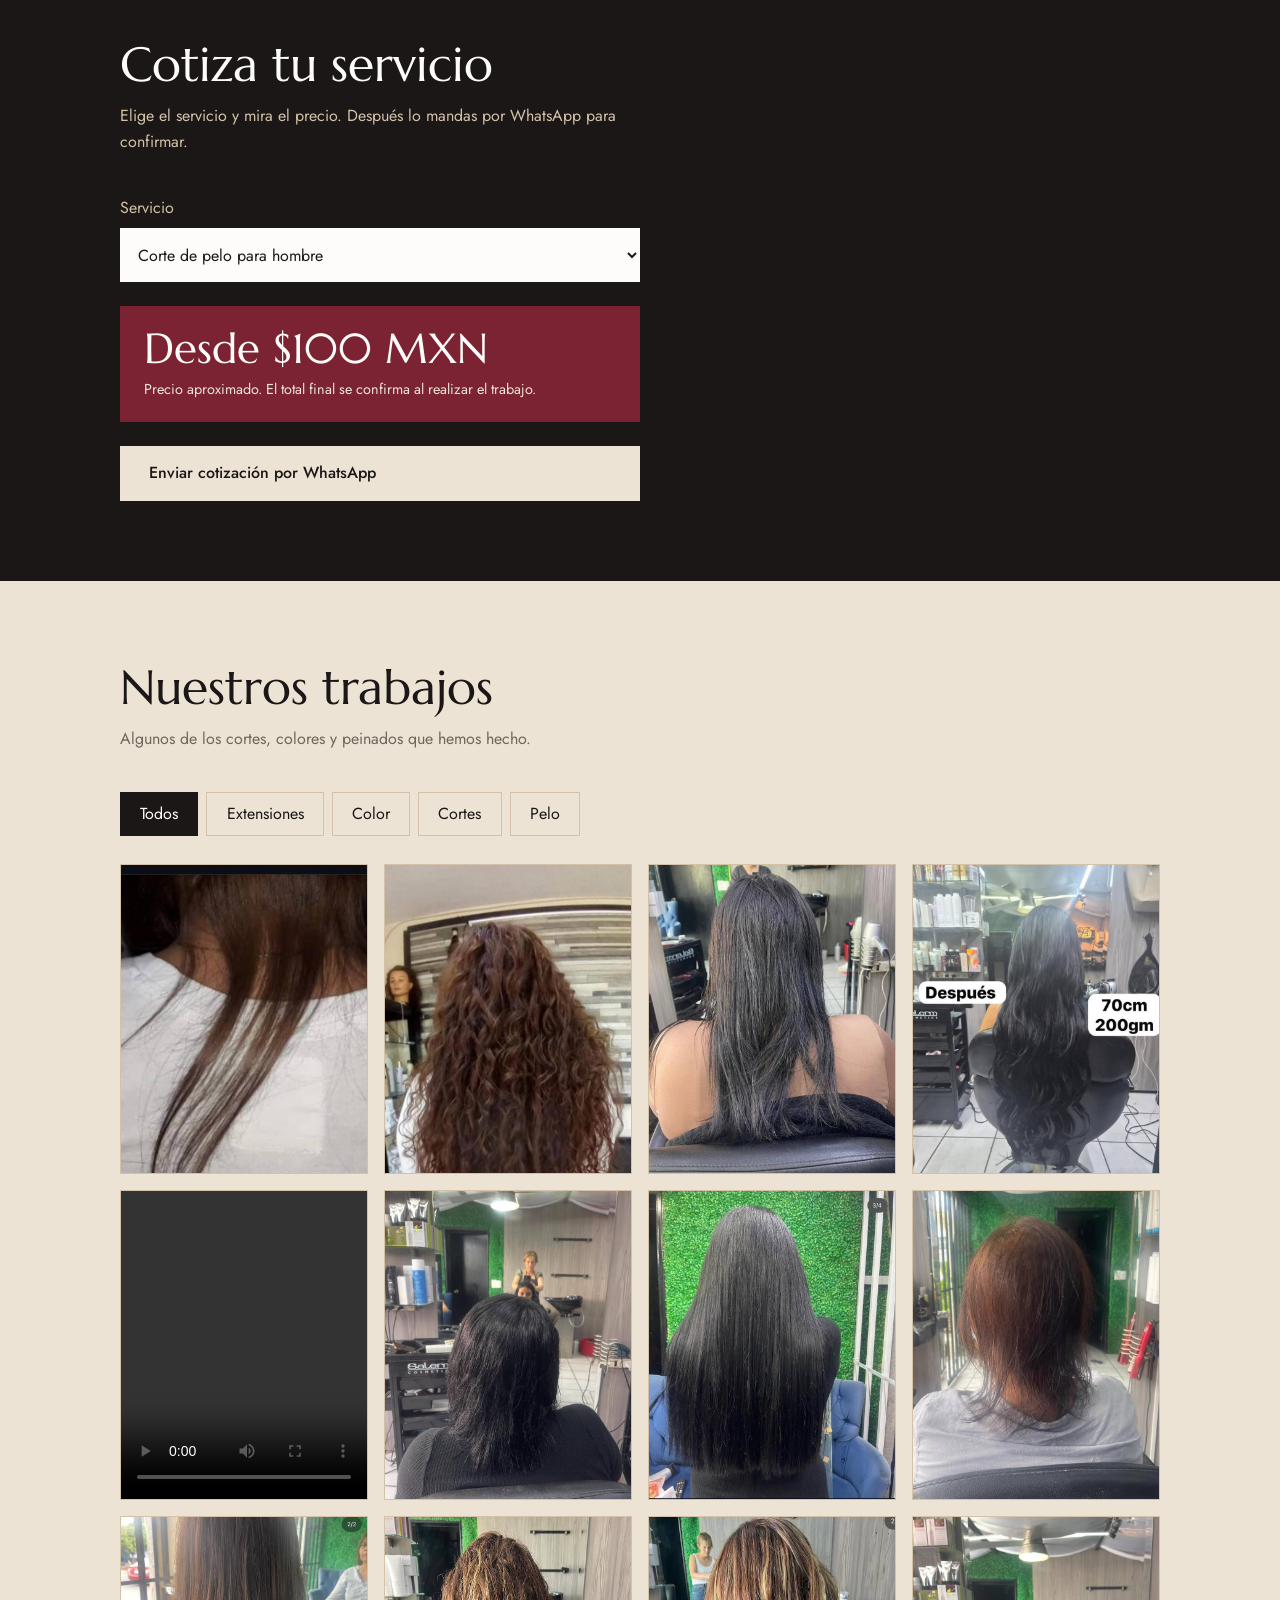
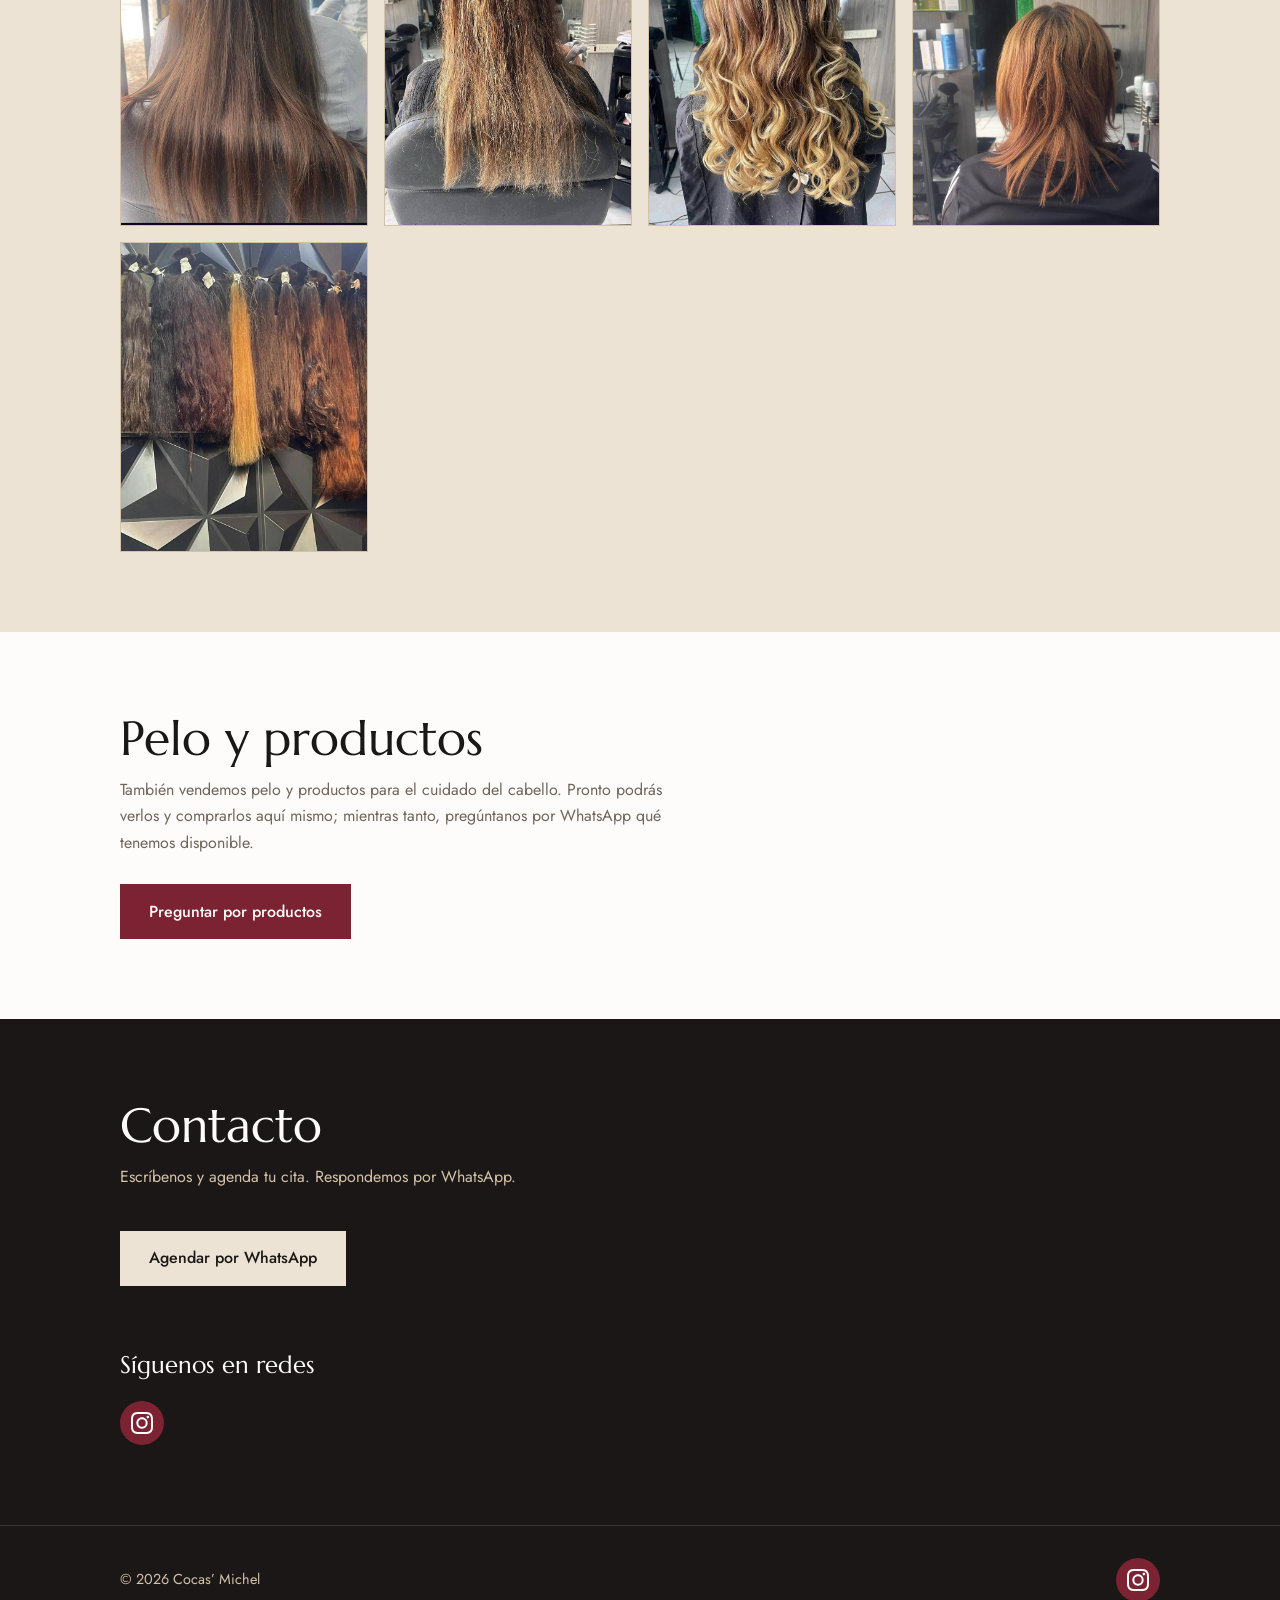
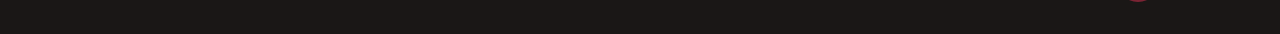
==== commit b404ce93: "Se agrego el logo, mejoro el menu y se agregaros links de ig y otras redes, las imagenes se comprimi" ====
--- a/index.html
+++ b/index.html
@@ -15,13 +15,24 @@
 <header>
   <div class="contenedor">
     <nav aria-label="Principal">
-      <a class="logo" href="#inicio">Cocas’ Michel</a>
-      <ul>
-        <li><a href="#servicios">Servicios</a></li>
-        <li><a href="#cotizador">Cotizador</a></li>
-        <li><a href="#galeria">Galería</a></li>
-        <li><a href="#contacto">Contacto</a></li>
-      </ul>
+      <a class="logo" href="#inicio"><img src="img/logo.jpg" alt="Cocas’ Michel, el salón de la estética"></a>
+      <button class="menu-boton" id="menu-boton" aria-label="Abrir menú" aria-expanded="false" aria-controls="menu">
+        <span></span><span></span><span></span>
+      </button>
+      <div class="menu" id="menu">
+        <ul>
+          <li><a href="#servicios">Servicios</a></li>
+          <li><a href="#cotizador">Cotizador</a></li>
+          <li><a href="#galeria">Galería</a></li>
+          <li><a href="#contacto">Contacto</a></li>
+          <li><a href="#redes">Redes</a></li>
+        </ul>
+        <div class="redes">
+          <a data-red="instagram" aria-label="Instagram"><img src="img/iconos/instagram.svg" alt=""></a>
+          <a data-red="tiktok" aria-label="TikTok"><img src="img/iconos/tiktok.svg" alt=""></a>
+          <a data-red="facebook" aria-label="Facebook"><img src="img/iconos/facebook.svg" alt=""></a>
+        </div>
+      </div>
     </nav>
   </div>
 </header>
@@ -85,15 +96,33 @@
       <h2>Contacto</h2>
       <p class="intro">Escríbenos y agenda tu cita. Respondemos por WhatsApp.</p>
       <a class="btn" data-whatsapp="Hola, quiero agendar una cita.">Agendar por WhatsApp</a>
+
+      <div class="bloque-redes" id="redes">
+        <h3>Síguenos en redes</h3>
+        <div class="redes">
+          <a data-red="instagram" aria-label="Instagram"><img src="img/iconos/instagram.svg" alt=""></a>
+          <a data-red="tiktok" aria-label="TikTok"><img src="img/iconos/tiktok.svg" alt=""></a>
+          <a data-red="facebook" aria-label="Facebook"><img src="img/iconos/facebook.svg" alt=""></a>
+        </div>
+      </div>
     </div>
   </section>
 </main>
 
 <footer>
-  <div class="contenedor">© <span id="anio"></span> Cocas’ Michel</div>
+  <div class="contenedor pie">
+    <span>© <span id="anio"></span> Cocas’ Michel</span>
+    <div class="redes">
+      <a data-red="instagram" aria-label="Instagram"><img src="img/iconos/instagram.svg" alt=""></a>
+      <a data-red="tiktok" aria-label="TikTok"><img src="img/iconos/tiktok.svg" alt=""></a>
+      <a data-red="facebook" aria-label="Facebook"><img src="img/iconos/facebook.svg" alt=""></a>
+    </div>
+  </div>
 </footer>
 
-<a class="whatsapp-flotante" data-whatsapp="Hola, quiero información de sus servicios.">WhatsApp</a>
+<div class="flotantes">
+  <a class="whatsapp-flotante" data-whatsapp="Hola, quiero información de sus servicios.">WhatsApp</a>
+</div>
 <div class="lightbox" id="lightbox">
   <button aria-label="Cerrar">×</button>
   <img alt="">
--- a/css/estilos.css
+++ b/css/estilos.css
@@ -20,12 +20,35 @@
 .intro { color: var(--gris); max-width: 52ch; margin-bottom: 2.5rem; }
 
 /* 2. NAVEGACIÓN */
-header { border-bottom: 1px solid var(--arena); background: var(--blanco); }
-nav { display: flex; justify-content: space-between; align-items: center; padding: 1.1rem 0; gap: 1rem; flex-wrap: wrap; }
-.logo { font-family: var(--display); font-size: 1.4rem; text-decoration: none; }
-nav ul { display: flex; gap: 1.5rem; list-style: none; font-size: 0.95rem; }
-nav ul a { text-decoration: none; color: var(--gris); transition: color 0.25s; }
-nav ul a:hover { color: var(--bordo); }
+/* El header es "sticky" (se queda arriba al hacer scroll) y el menú se despliega justo debajo de él */
+header { position: sticky; top: 0; z-index: 20; border-bottom: 1px solid var(--arena); background: var(--blanco); }
+nav { display: flex; justify-content: space-between; align-items: center; padding: 0.5rem 0; }
+.logo { display: block; line-height: 0; }
+.logo img { width: 56px; height: 56px; border-radius: 50%; display: block; }
+[id] { scroll-margin-top: 5rem; }
+
+/* Botón de 3 rayas: las rayas se vuelven una X cuando el menú está abierto */
+.menu-boton { width: 48px; height: 48px; background: transparent; border: 0; cursor: pointer; display: flex; flex-direction: column; justify-content: center; align-items: center; gap: 6px; }
+.menu-boton span { width: 26px; height: 2px; background: var(--negro); transition: transform 0.25s, opacity 0.25s; }
+.menu-boton[aria-expanded="true"] span:nth-child(1) { transform: translateY(8px) rotate(45deg); }
+.menu-boton[aria-expanded="true"] span:nth-child(2) { opacity: 0; }
+.menu-boton[aria-expanded="true"] span:nth-child(3) { transform: translateY(-8px) rotate(-45deg); }
+
+.menu { display: none; position: absolute; top: 100%; left: 0; right: 0; background: var(--blanco); border-bottom: 1px solid var(--arena); padding: 0.5rem 1.25rem 1.5rem; box-shadow: 0 10px 24px rgba(0, 0, 0, 0.12); }
+.menu.abierto { display: block; }
+.menu ul { list-style: none; max-width: 1040px; margin-inline: auto; }
+.menu li a { display: block; padding: 0.9rem 0; font-family: var(--display); font-size: 1.4rem; text-decoration: none; border-bottom: 1px solid var(--beige); transition: color 0.25s; }
+.menu li a:hover { color: var(--bordo); }
+.menu .redes { max-width: 1040px; margin: 1.25rem auto 0; }
+
+/* Íconos de redes: círculos de 44px (cómodos para tocar) con el logo en blanco */
+.redes { display: flex; gap: 0.75rem; }
+.redes a { display: grid; place-items: center; width: 44px; height: 44px; border-radius: 50%; background: var(--bordo); transition: transform 0.25s; }
+.redes a:hover { transform: scale(1.1); }
+.redes img { width: 22px; height: 22px; display: block; }
+.bloque-redes { margin-top: 3rem; }
+.bloque-redes h3 { font-family: var(--display); font-weight: 400; font-size: 1.5rem; margin-bottom: 1rem; }
+.pie { display: flex; justify-content: space-between; align-items: center; gap: 1rem; flex-wrap: wrap; }
 
 /* 3. BOTONES */
 .btn { display: inline-block; background: var(--bordo); color: var(--blanco); font: inherit; font-weight: 500; padding: 0.9rem 1.8rem; border: 0; border-radius: 0; text-decoration: none; cursor: pointer; transition: background 0.25s, transform 0.25s; }
@@ -33,6 +56,7 @@
 .btn:hover { background: var(--negro); }
 .oscuro .btn { background: var(--beige); color: var(--negro); }
 .oscuro .btn:hover { background: var(--blanco); }
+#contacto .btn { margin: 0 0.75rem 0.75rem 0; }
 
 /* 4. INICIO: dos paneles, beige con el nombre y negro con el mensaje */
 .hero { padding: 0; display: grid; grid-template-columns: 1.3fr 1fr; min-height: 78vh; }
@@ -85,17 +109,14 @@
 .lightbox button { position: absolute; top: 0.75rem; right: 0.75rem; width: 48px; height: 48px; font-size: 1.8rem; line-height: 1; background: var(--blanco); color: var(--negro); border: 0; cursor: pointer; }
 
 /* 9. BOTÓN FLOTANTE DE WHATSAPP */
-.whatsapp-flotante { position: fixed; right: 1.25rem; bottom: 1.25rem; z-index: 10; background: #25d366; color: var(--blanco); font-weight: 500; text-decoration: none; padding: 0.85rem 1.3rem; border-radius: 999px; box-shadow: 0 4px 14px rgba(0, 0, 0, 0.25); transition: transform 0.25s; }
+.flotantes { position: fixed; right: 1.25rem; bottom: 1.25rem; z-index: 10; }
+.whatsapp-flotante { display: block; background: #25d366; color: var(--blanco); font-weight: 500; text-decoration: none; padding: 0.85rem 1.3rem; border-radius: 999px; box-shadow: 0 4px 14px rgba(0, 0, 0, 0.25); transition: transform 0.25s; }
 .whatsapp-flotante:hover { transform: scale(1.06); }
 
 @media (max-width: 760px) {
   .hero { grid-template-columns: 1fr; min-height: 0; }
   .hero-nombre { padding-block: 3.5rem; }
   section { padding: 3.5rem 0; }
-  header { position: sticky; top: 0; z-index: 20; }
-  nav { flex-direction: column; gap: 0.25rem; padding: 0.75rem 0 0; }
-  nav ul { width: 100%; justify-content: space-between; gap: 0; font-size: 0.9rem; }
-  nav ul a { display: block; padding: 0.75rem 0.4rem; }
   footer { padding-bottom: 5rem; }
-  .whatsapp-flotante { right: 1rem; bottom: 1rem; }
+  .flotantes { right: 1rem; bottom: 1rem; }
 }
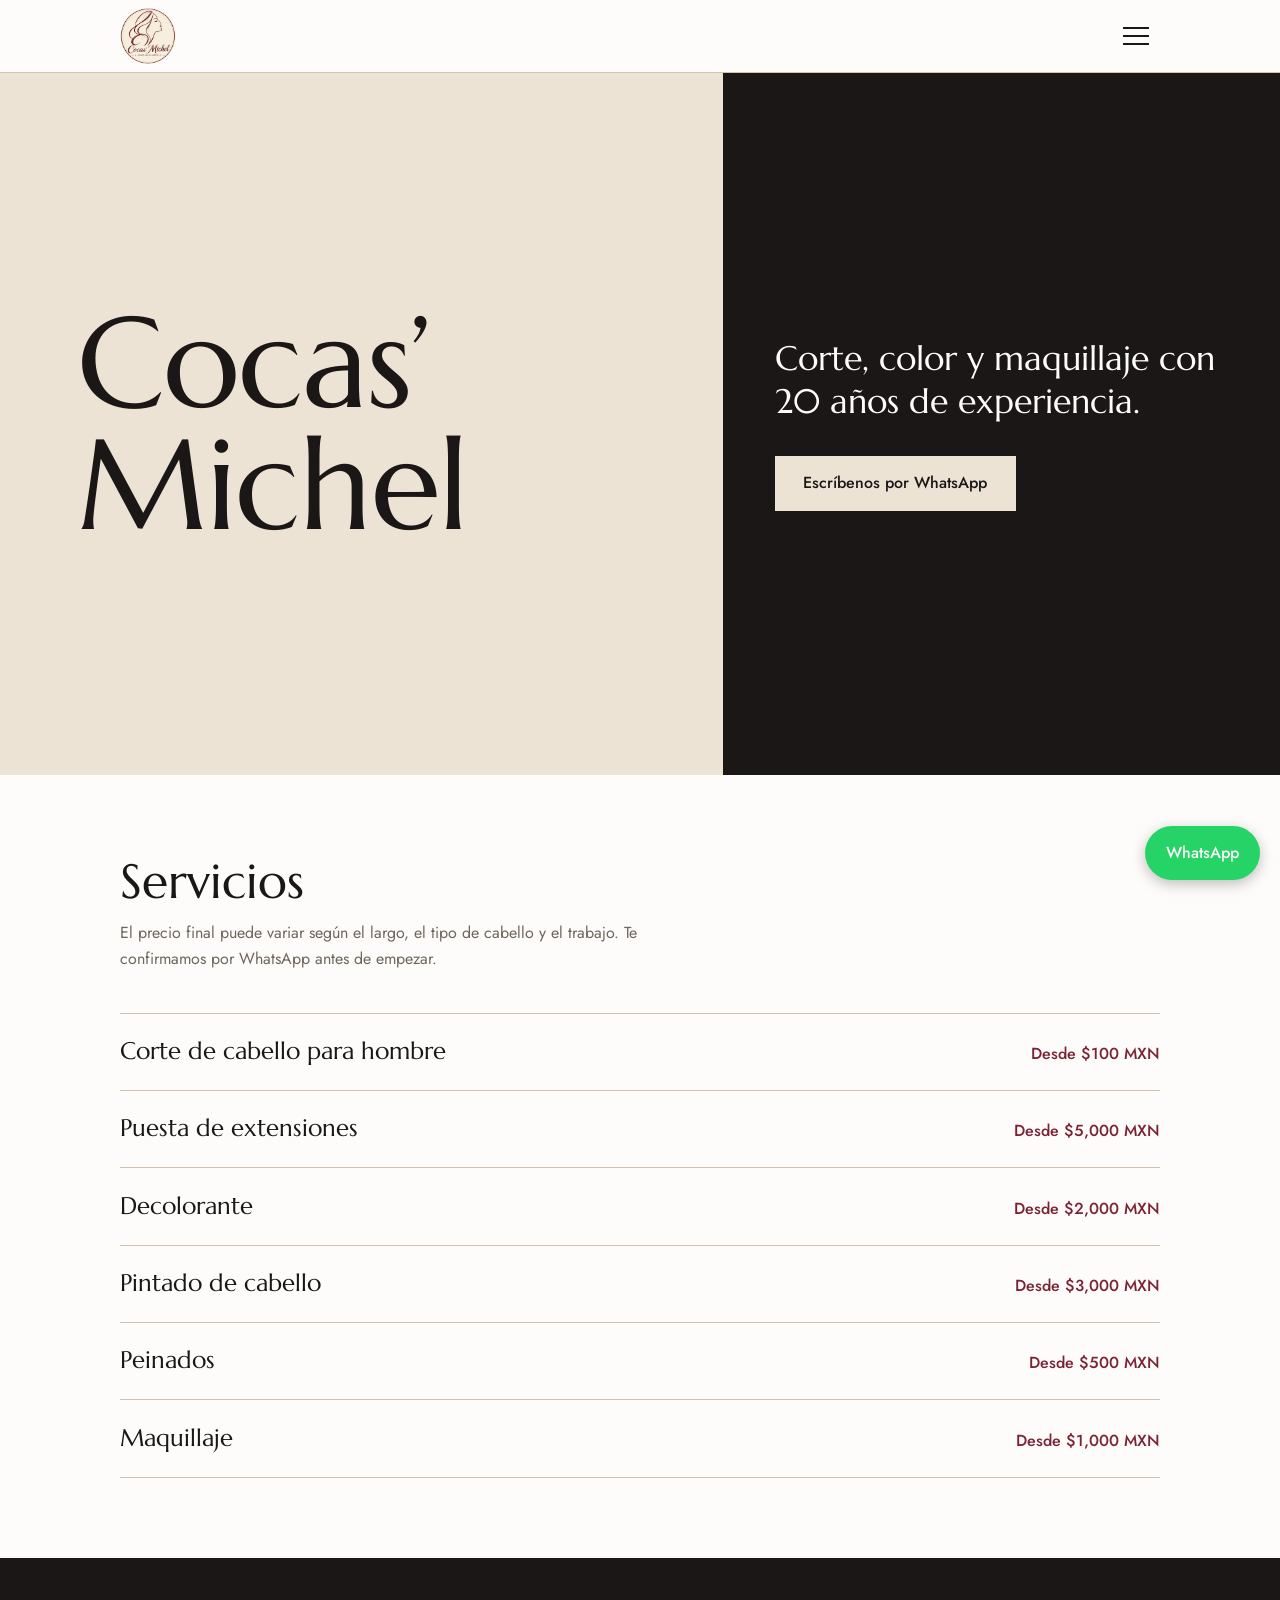
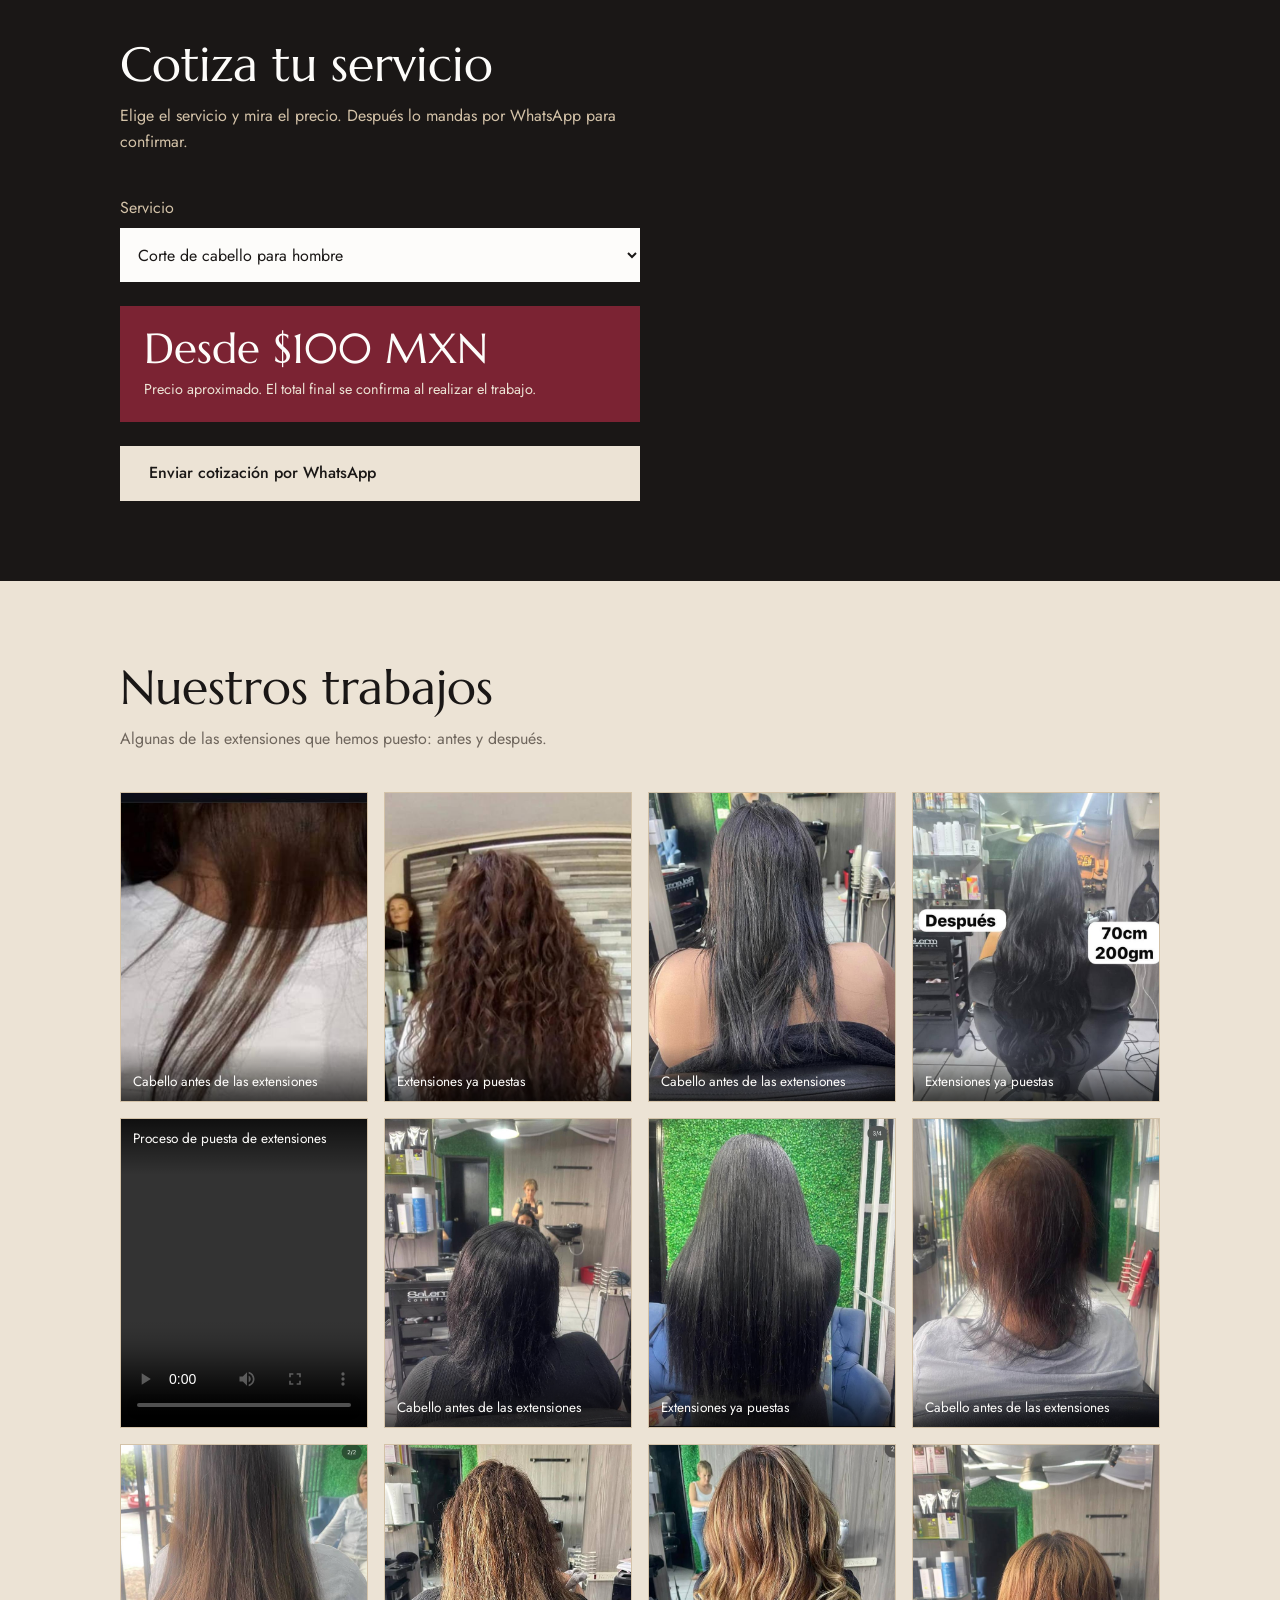
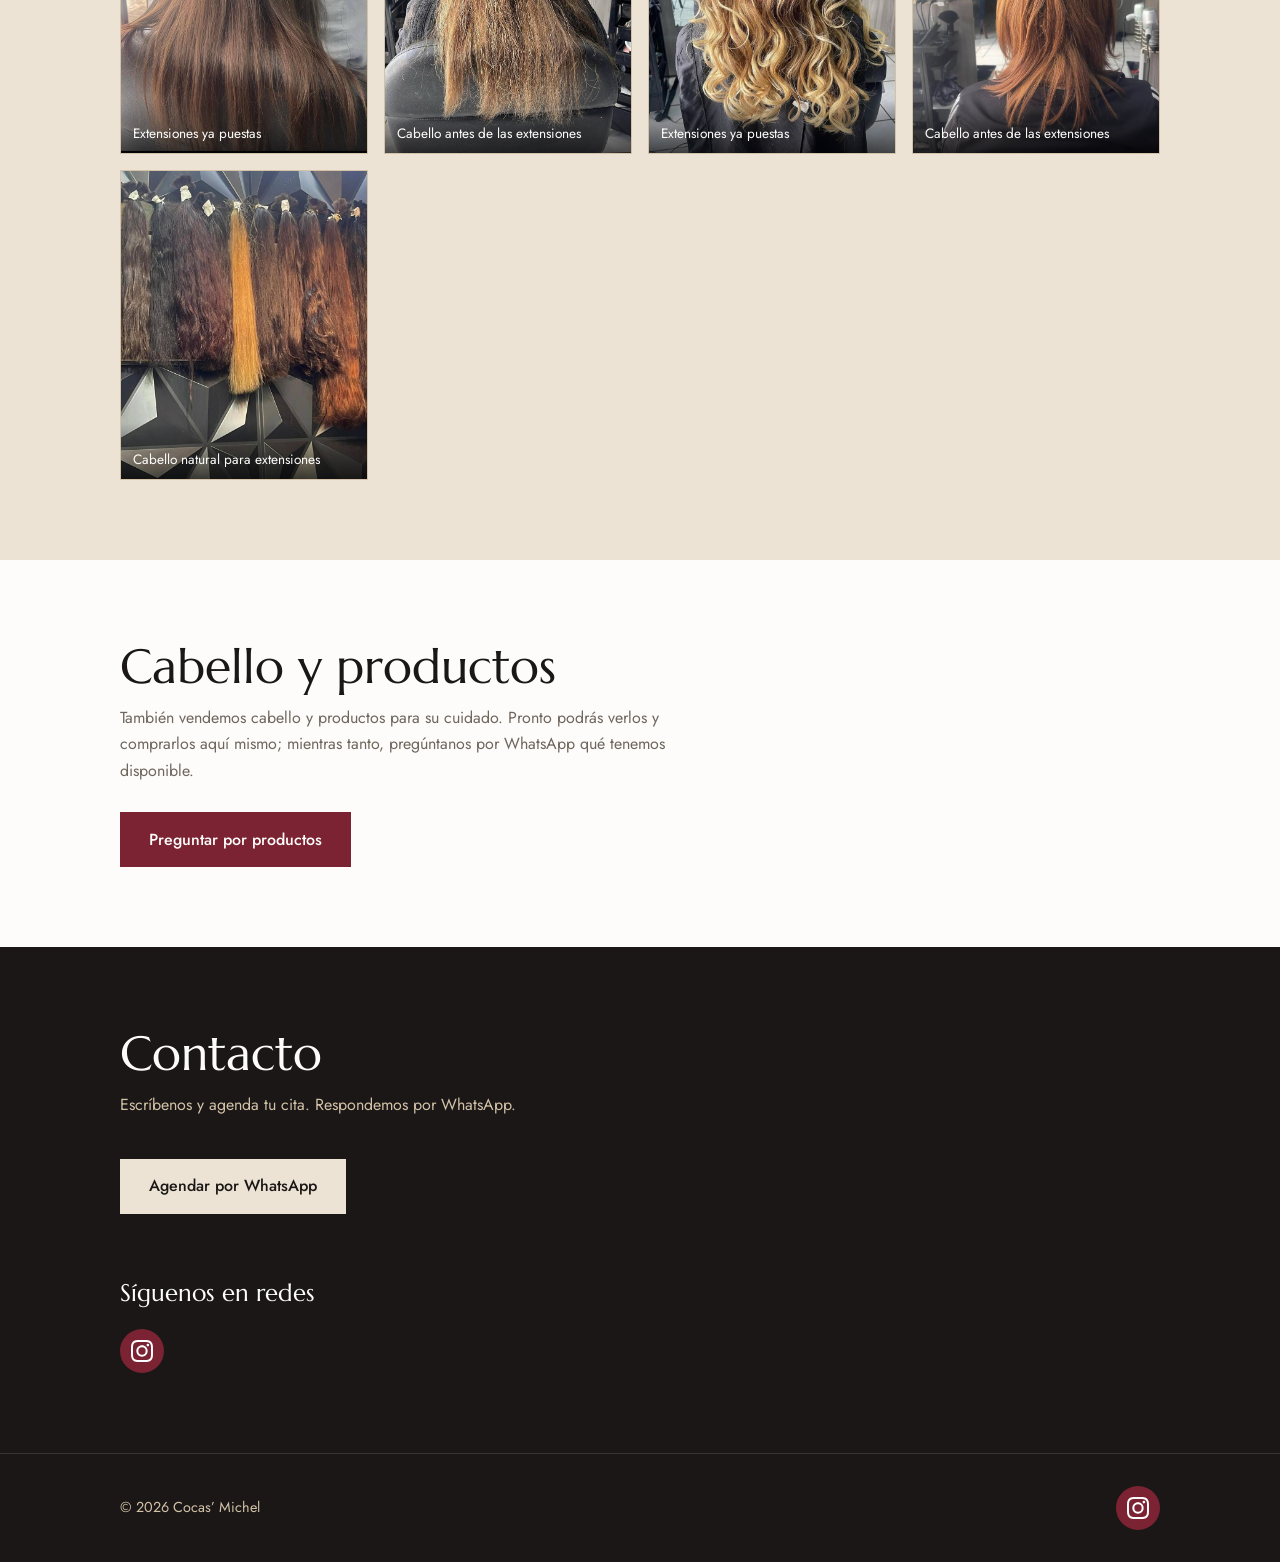
==== commit f96912d6: "Descripciones y cabello" ====
--- a/index.html
+++ b/index.html
@@ -4,7 +4,7 @@
 <meta charset="UTF-8">
 <meta name="viewport" content="width=device-width, initial-scale=1">
 <title>Cocas’ Michel | Corte, color y maquillaje</title>
-<meta name="description" content="Cocas’ Michel: corte de pelo, extensiones, color, peinados y maquillaje. Cotiza por WhatsApp.">
+<meta name="description" content="Cocas’ Michel: corte de cabello, extensiones, color, peinados y maquillaje, con 20 años de experiencia. Cotiza por WhatsApp.">
 <link rel="preconnect" href="https://fonts.googleapis.com">
 <link rel="preconnect" href="https://fonts.gstatic.com" crossorigin>
 <link href="https://fonts.googleapis.com/css2?family=Marcellus&family=Jost:wght@400;500&display=swap" rel="stylesheet">
@@ -43,7 +43,7 @@
       <h1 class="marca">Cocas’<br>Michel</h1>
     </div>
     <div class="hero-mensaje">
-      <p>Corte, color y maquillaje con 20 años de oficio.</p>
+      <p>Corte, color y maquillaje con 20 años de experiencia.</p>
       <a class="btn" data-whatsapp="Hola, quiero información de sus servicios.">Escríbenos por WhatsApp</a>
     </div>
   </section>
@@ -51,7 +51,7 @@
   <section id="servicios">
     <div class="contenedor">
       <h2>Servicios</h2>
-      <p class="intro">El precio final puede variar según el largo, el tipo de pelo y el trabajo. Te confirmamos por WhatsApp antes de empezar.</p>
+      <p class="intro">El precio final puede variar según el largo, el tipo de cabello y el trabajo. Te confirmamos por WhatsApp antes de empezar.</p>
       <ul class="lista-servicios" id="lista-servicios"></ul>
     </div>
   </section>
@@ -77,7 +77,7 @@
   <section class="fondo-beige" id="galeria">
     <div class="contenedor">
       <h2>Nuestros trabajos</h2>
-      <p class="intro">Algunos de los cortes, colores y peinados que hemos hecho.</p>
+      <p class="intro">Algunas de las extensiones que hemos puesto: antes y después.</p>
       <div class="filtros" id="filtros"></div>
       <div class="galeria-grid" id="galeria-grid"></div>
     </div>
@@ -85,9 +85,9 @@
 
   <section id="productos">
     <div class="contenedor">
-      <h2>Pelo y productos</h2>
-      <p class="texto-seccion">También vendemos pelo y productos para el cuidado del cabello. Pronto podrás verlos y comprarlos aquí mismo; mientras tanto, pregúntanos por WhatsApp qué tenemos disponible.</p>
-      <a class="btn" data-whatsapp="Hola, quiero información sobre la venta de pelo y productos.">Preguntar por productos</a>
+      <h2>Cabello y productos</h2>
+      <p class="texto-seccion">También vendemos cabello y productos para su cuidado. Pronto podrás verlos y comprarlos aquí mismo; mientras tanto, pregúntanos por WhatsApp qué tenemos disponible.</p>
+      <a class="btn" data-whatsapp="Hola, quiero información sobre la venta de cabello y productos.">Preguntar por productos</a>
     </div>
   </section>
 
--- a/css/estilos.css
+++ b/css/estilos.css
@@ -86,10 +86,13 @@
 
 /* 7. GALERÍA */
 .fondo-beige { background: var(--beige); }
-.galeria-grid { display: grid; grid-template-columns: repeat(auto-fill, minmax(240px, 1fr)); gap: 1rem; }
+.galeria-grid { display: grid; grid-template-columns: repeat(auto-fill, minmax(220px, 1fr)); gap: 1rem; }
 .galeria-grid figure { aspect-ratio: 4 / 5; background: var(--blanco); border: 1px solid var(--arena); display: grid; place-items: center; color: var(--gris); font-size: 0.9rem; overflow: hidden; }
 .galeria-grid img { width: 100%; height: 100%; object-fit: cover; display: block; transition: transform 0.4s; }
 .galeria-grid figure:hover img { transform: scale(1.06); }
+.galeria-grid figure { position: relative; }
+.galeria-grid figcaption { position: absolute; left: 0; right: 0; bottom: 0; padding: 1.75rem 0.75rem 0.65rem; color: var(--blanco); font-size: 0.85rem; line-height: 1.3; text-align: left; background: linear-gradient(transparent, rgba(0, 0, 0, 0.7)); pointer-events: none; }
+.galeria-grid figure:has(video) figcaption { top: 0; bottom: auto; padding: 0.65rem 0.75rem 1.75rem; background: linear-gradient(rgba(0, 0, 0, 0.7), transparent); }
 .galeria-grid video { width: 100%; height: 100%; object-fit: contain; background: var(--negro); display: block; }
 
 /* 8. PRODUCTOS, CONTACTO Y PIE */
@@ -97,7 +100,8 @@
 footer { background: var(--negro); color: var(--arena); border-top: 1px solid #3a3532; padding: 2rem 0; font-size: 0.9rem; }
 
 /* Filtros de la galería: en celular se pueden deslizar de lado, y miden 44px para tocarlos bien */
-.filtros { display: flex; gap: 0.5rem; margin-bottom: 1.5rem; overflow-x: auto; padding-bottom: 0.25rem; }
+.filtros { display: flex; gap: 0.5rem; margin-bottom: 1.5rem; overflow-x: auto; scrollbar-width: none; }
+.filtros::-webkit-scrollbar { display: none; }
 .filtros button { font: inherit; min-height: 44px; padding: 0 1.2rem; background: transparent; color: var(--negro); border: 1px solid var(--arena); cursor: pointer; white-space: nowrap; transition: background 0.25s, color 0.25s; }
 .filtros button.activo { background: var(--negro); color: var(--blanco); border-color: var(--negro); }
 
@@ -114,9 +118,27 @@
 .whatsapp-flotante:hover { transform: scale(1.06); }
 
 @media (max-width: 760px) {
+  /* Espacios y letras más compactos para que no se sienta saturado */
+  section { padding: 2.5rem 0; }
+  h2 { font-size: 1.9rem; }
+  .intro { font-size: 0.95rem; margin-bottom: 1.5rem; }
+
   .hero { grid-template-columns: 1fr; min-height: 0; }
-  .hero-nombre { padding-block: 3.5rem; }
-  section { padding: 3.5rem 0; }
+  .hero-nombre { padding-block: 2rem; }
+  .marca { font-size: 3.2rem; }
+  .hero-mensaje { padding: 1.75rem 1.25rem; gap: 1.25rem; }
+  .hero-mensaje p { font-size: 1.3rem; }
+
+  .lista-servicios li { padding: 0.85rem 0; }
+  .lista-servicios .nombre { font-size: 1.2rem; }
+  .lista-servicios .precio { font-size: 0.9rem; }
+  .resultado .monto { font-size: 2rem; }
+
+  /* Galería: tira que se desliza de lado (la siguiente foto asoma para avisar que hay más) */
+  .galeria-grid { display: flex; gap: 0.75rem; overflow-x: auto; scroll-snap-type: x mandatory; scrollbar-width: none; margin-inline: -1.25rem; padding-inline: 1.25rem; scroll-padding-inline: 1.25rem; }
+  .galeria-grid::-webkit-scrollbar { display: none; }
+  .galeria-grid figure { flex: 0 0 60%; scroll-snap-align: start; }
+
   footer { padding-bottom: 5rem; }
   .flotantes { right: 1rem; bottom: 1rem; }
 }
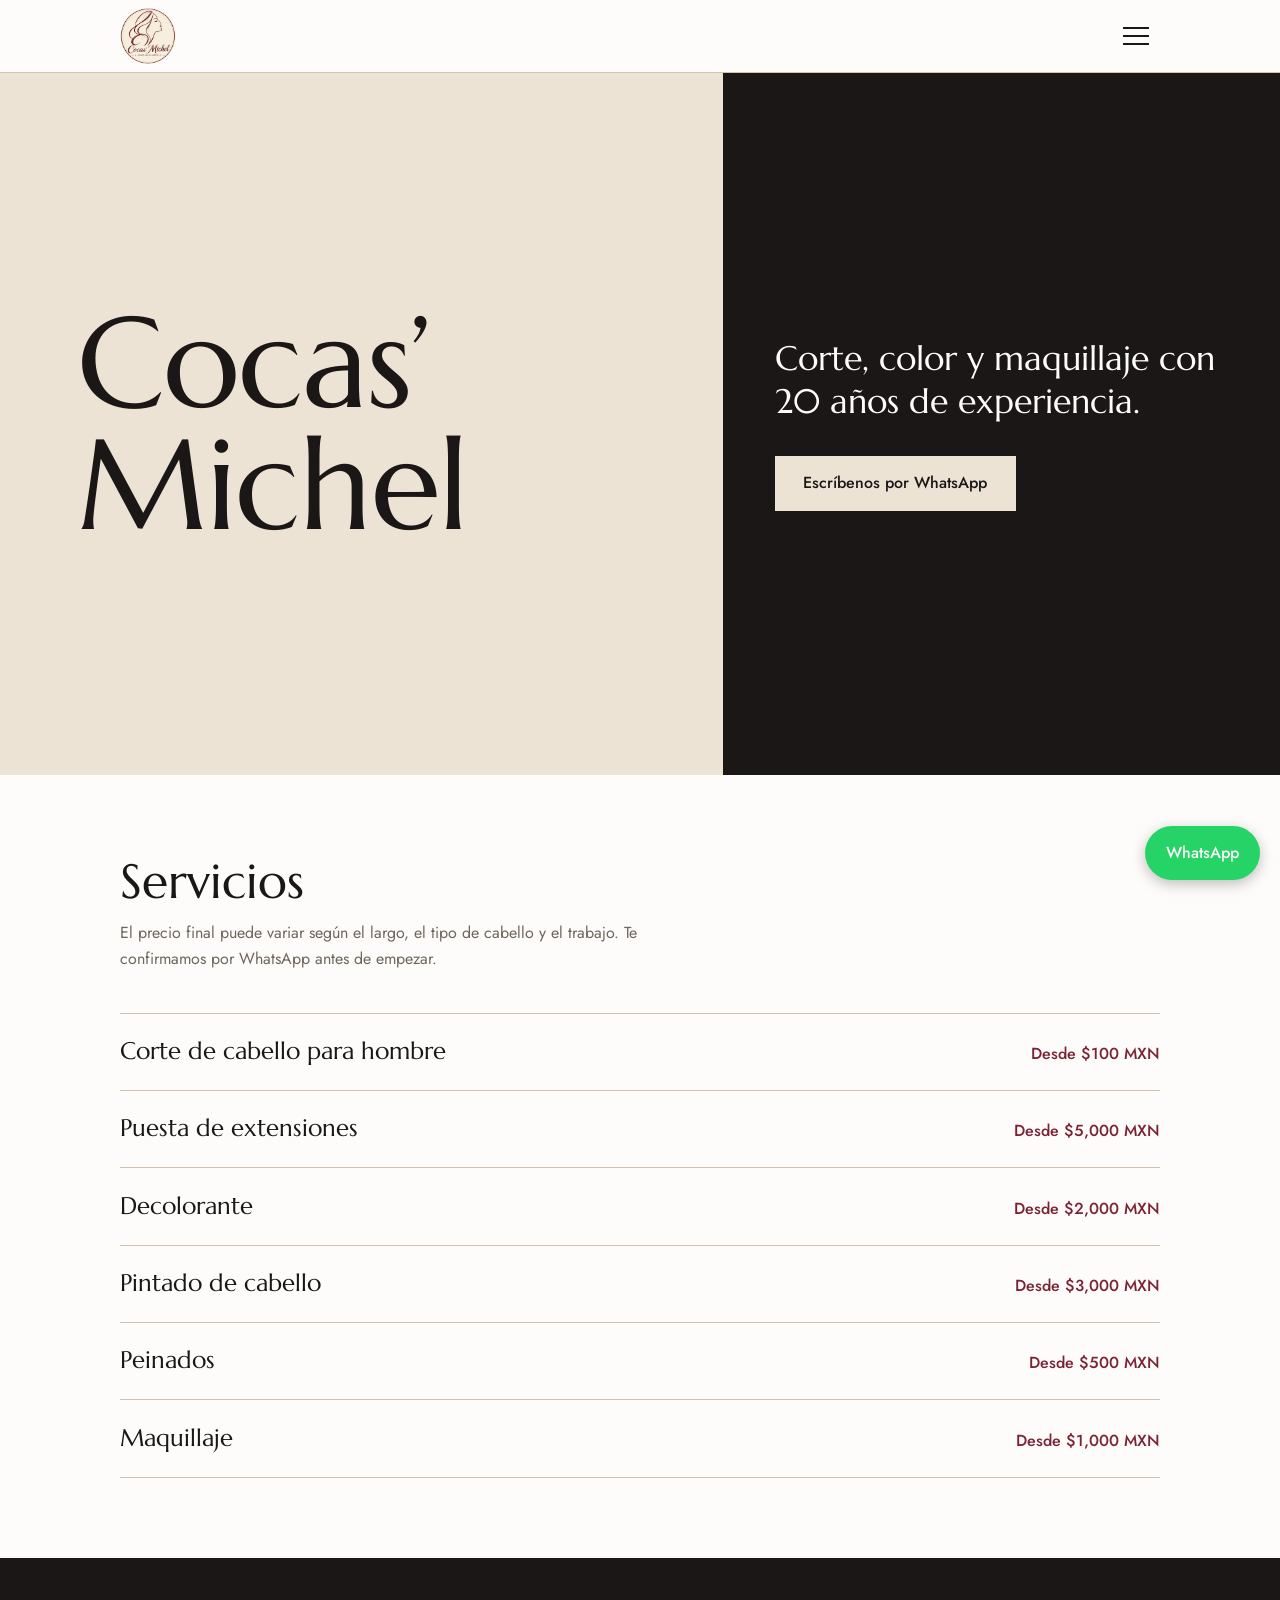
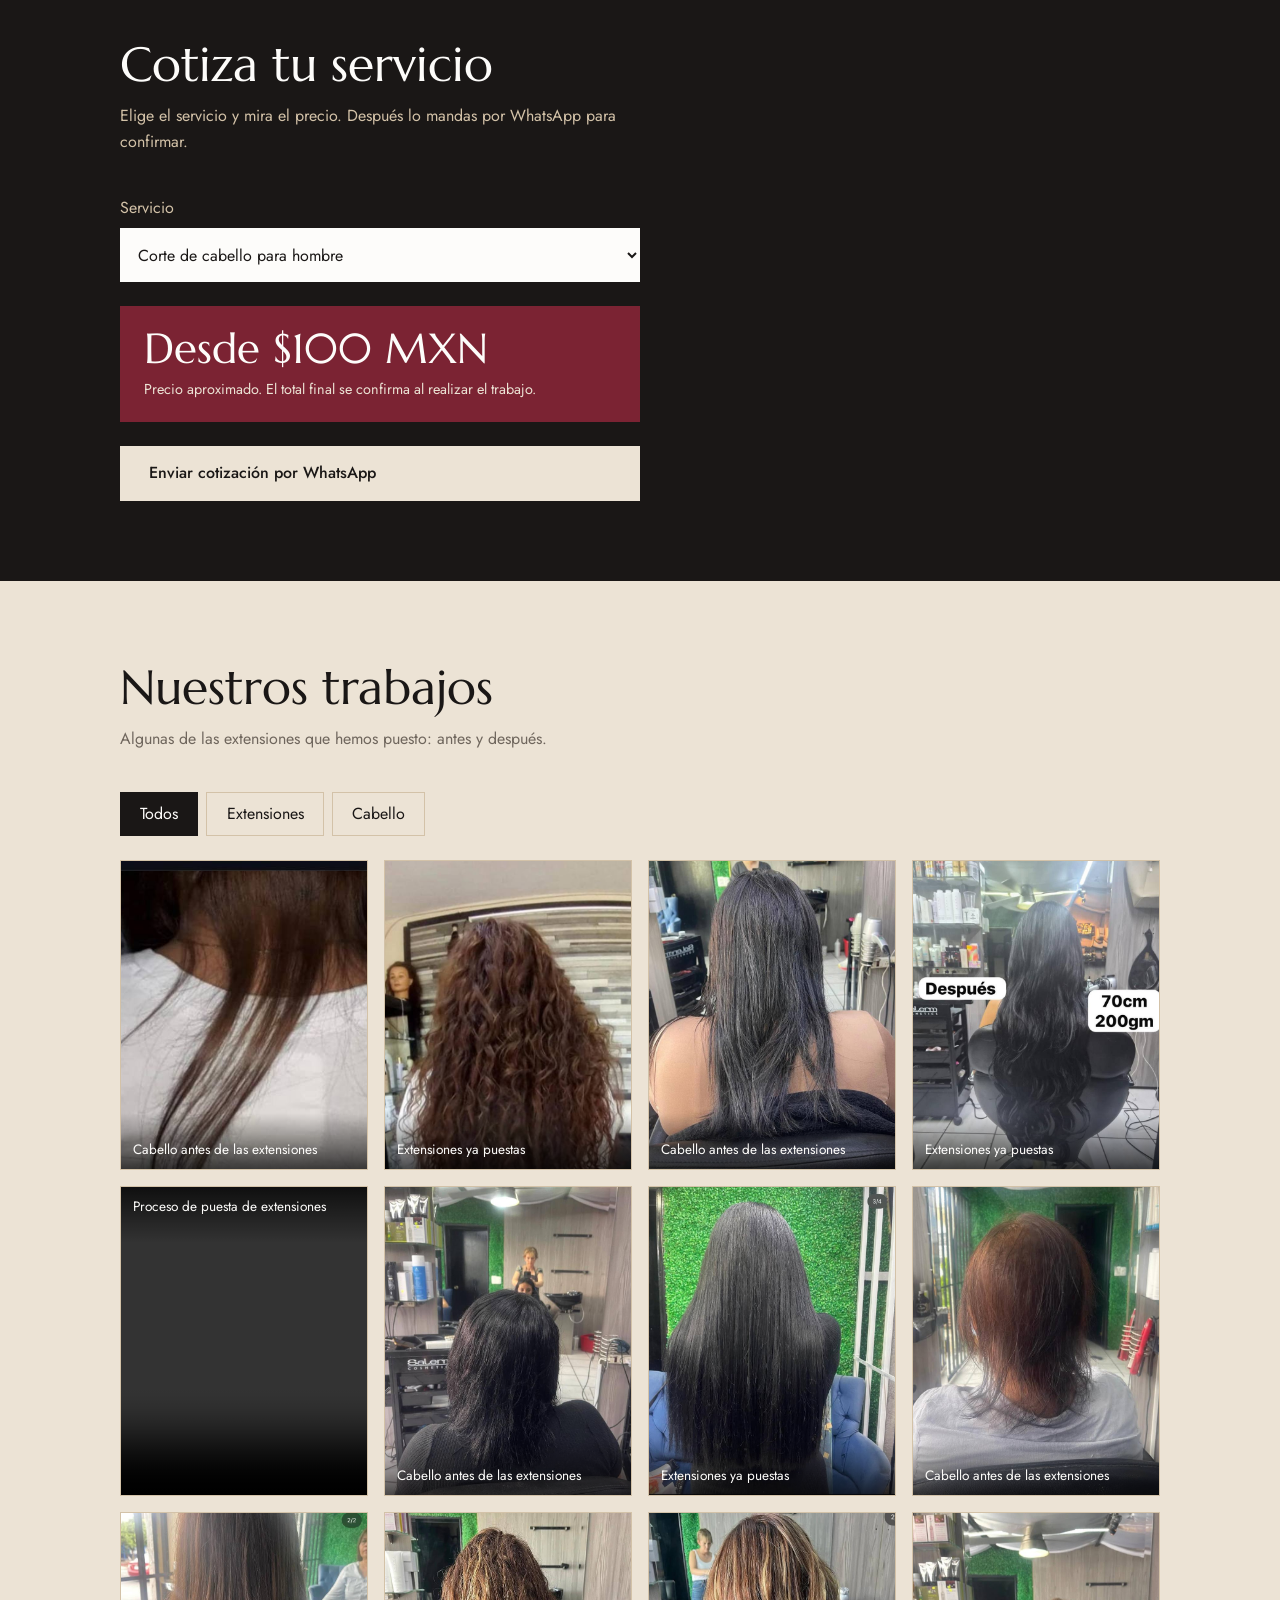
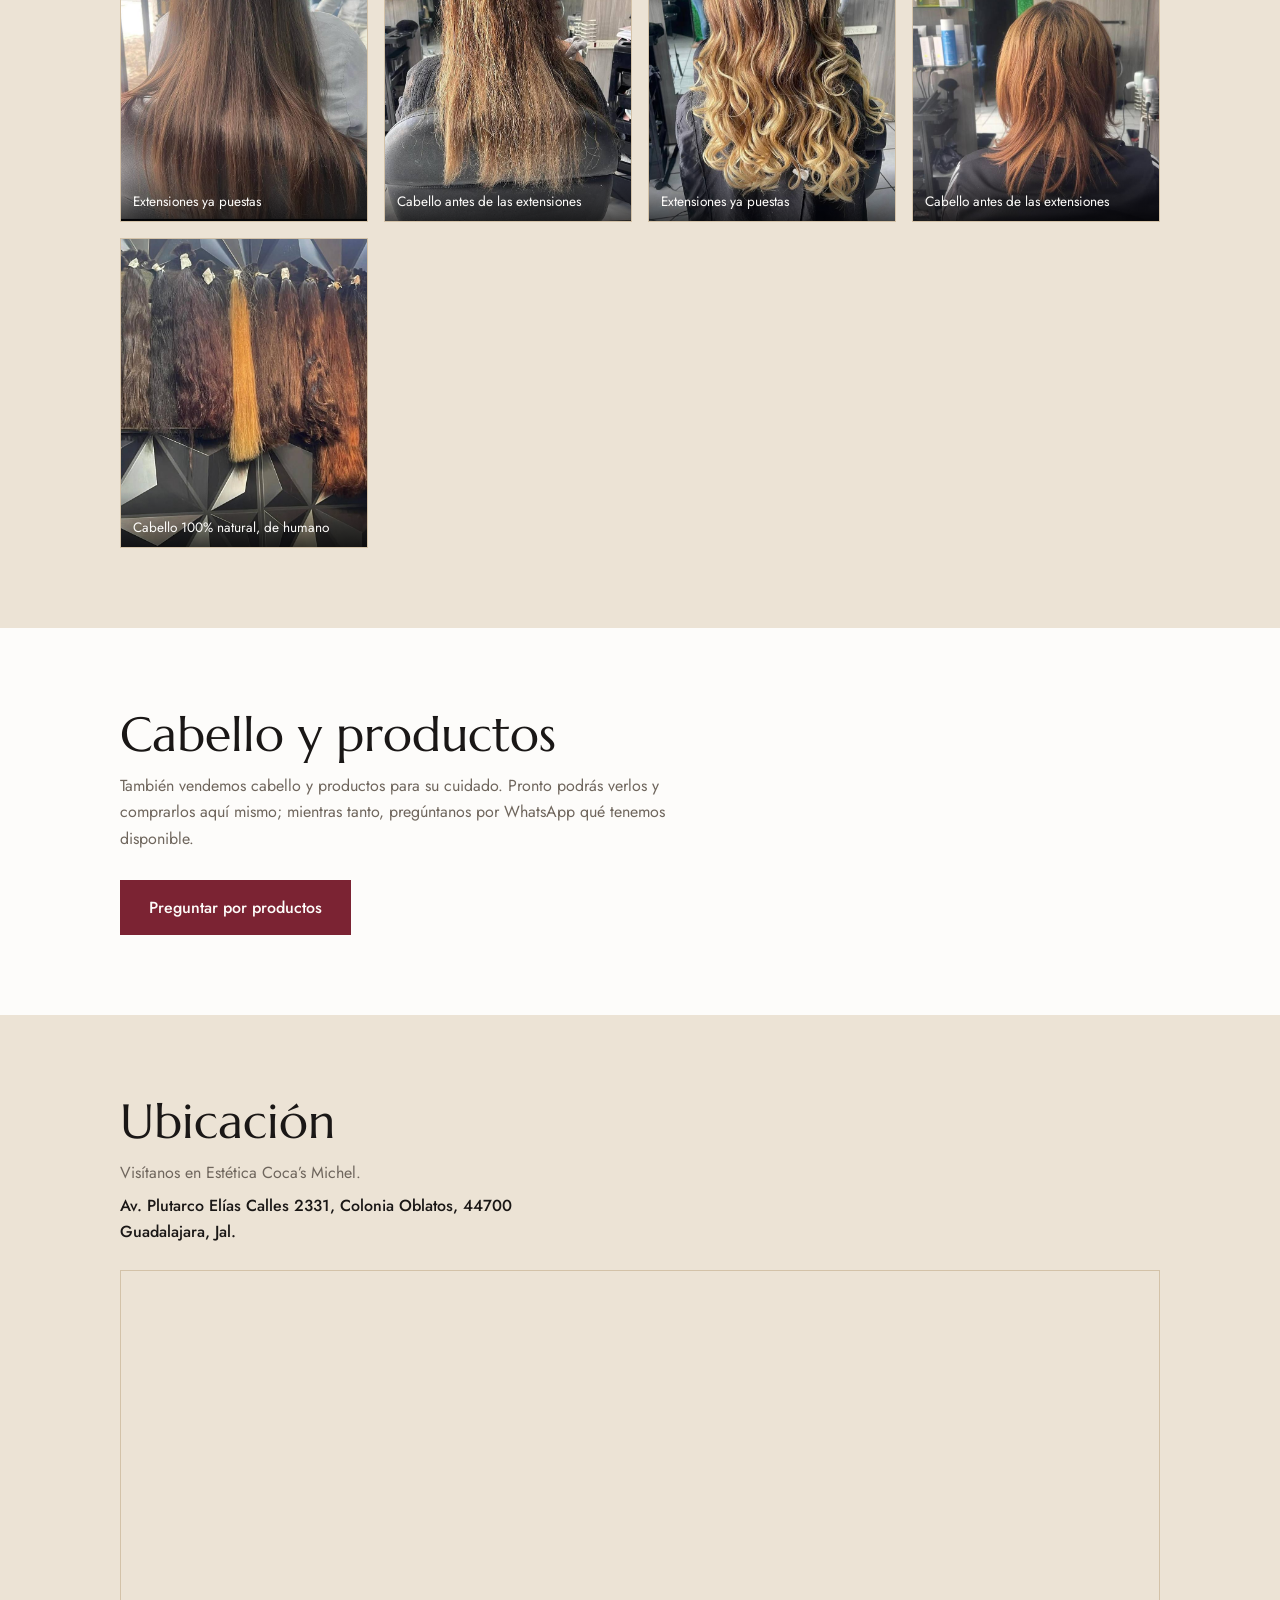
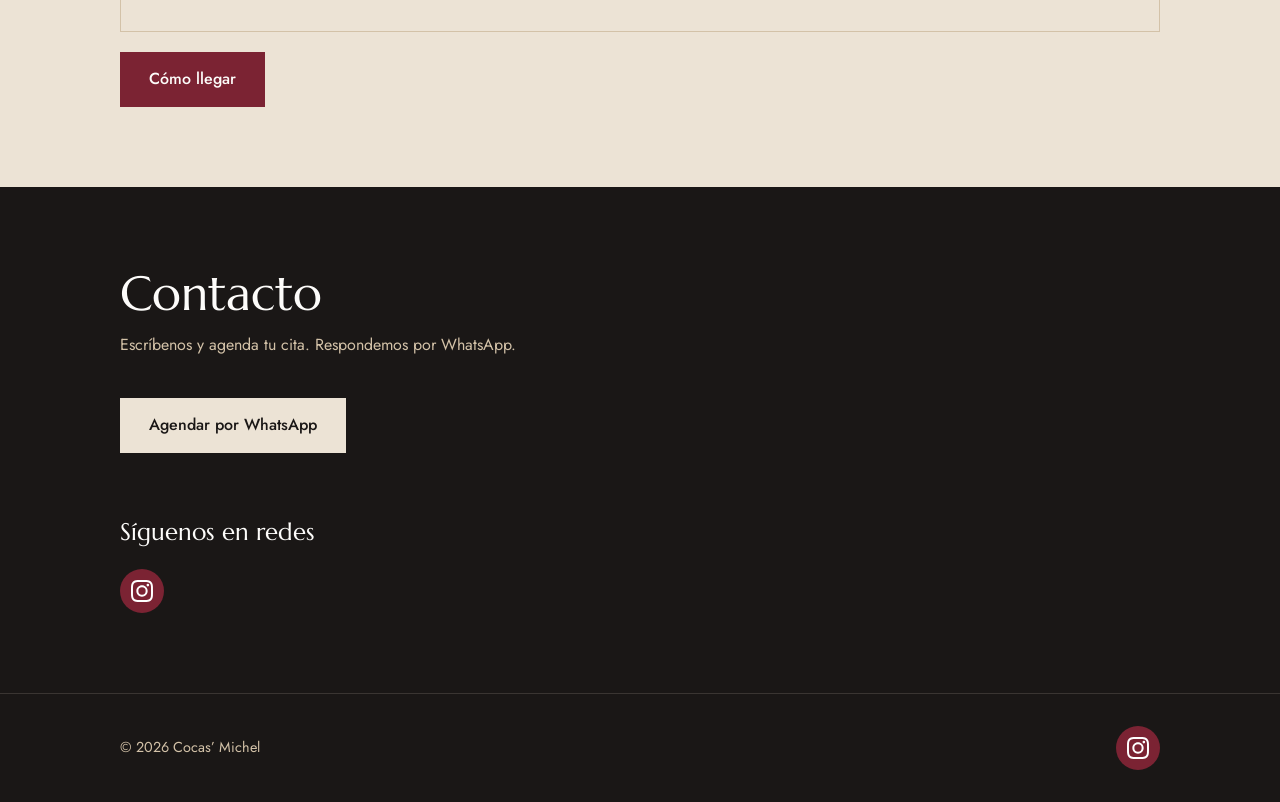
==== commit 39cbd637: "Ubicación con mapa y dirección, filtro de cabello natural Co-Authored-By: Claude Sonnet 5.5 <noreply" ====
--- a/index.html
+++ b/index.html
@@ -24,6 +24,7 @@
           <li><a href="#servicios">Servicios</a></li>
           <li><a href="#cotizador">Cotizador</a></li>
           <li><a href="#galeria">Galería</a></li>
+          <li><a href="#ubicacion">Ubicación</a></li>
           <li><a href="#contacto">Contacto</a></li>
           <li><a href="#redes">Redes</a></li>
         </ul>
@@ -91,6 +92,18 @@
     </div>
   </section>
 
+  <section class="fondo-beige" id="ubicacion">
+    <div class="contenedor">
+      <h2>Ubicación</h2>
+      <p class="intro">Visítanos en Estética Coca’s Michel.</p>
+      <p class="direccion" id="direccion"></p>
+      <div class="mapa">
+        <iframe id="mapa" title="Mapa de Estética Coca’s Michel" loading="lazy" referrerpolicy="strict-origin-when-cross-origin" allowfullscreen></iframe>
+      </div>
+      <a class="btn" id="como-llegar">Cómo llegar</a>
+    </div>
+  </section>
+
   <section class="oscuro" id="contacto">
     <div class="contenedor">
       <h2>Contacto</h2>
--- a/css/estilos.css
+++ b/css/estilos.css
@@ -95,6 +95,12 @@
 .galeria-grid figure:has(video) figcaption { top: 0; bottom: auto; padding: 0.65rem 0.75rem 1.75rem; background: linear-gradient(rgba(0, 0, 0, 0.7), transparent); }
 .galeria-grid video { width: 100%; height: 100%; object-fit: contain; background: var(--negro); display: block; }
 
+/* UBICACIÓN */
+#ubicacion .intro { margin-bottom: 0.4rem; }
+.direccion { font-weight: 500; max-width: 40ch; margin-bottom: 1.5rem; }
+.mapa { border: 1px solid var(--arena); margin-bottom: 1.25rem; }
+.mapa iframe { display: block; width: 100%; height: 360px; border: 0; }
+
 /* 8. PRODUCTOS, CONTACTO Y PIE */
 .texto-seccion { max-width: 58ch; color: var(--gris); margin-bottom: 1.75rem; }
 footer { background: var(--negro); color: var(--arena); border-top: 1px solid #3a3532; padding: 2rem 0; font-size: 0.9rem; }
@@ -139,6 +145,9 @@
   .galeria-grid::-webkit-scrollbar { display: none; }
   .galeria-grid figure { flex: 0 0 60%; scroll-snap-align: start; }
 
+  /* El mapa solo se ve (no atrapa el dedo al hacer scroll); el botón abre el mapa real */
+  .mapa iframe { height: 240px; pointer-events: none; }
+
   footer { padding-bottom: 5rem; }
   .flotantes { right: 1rem; bottom: 1rem; }
 }
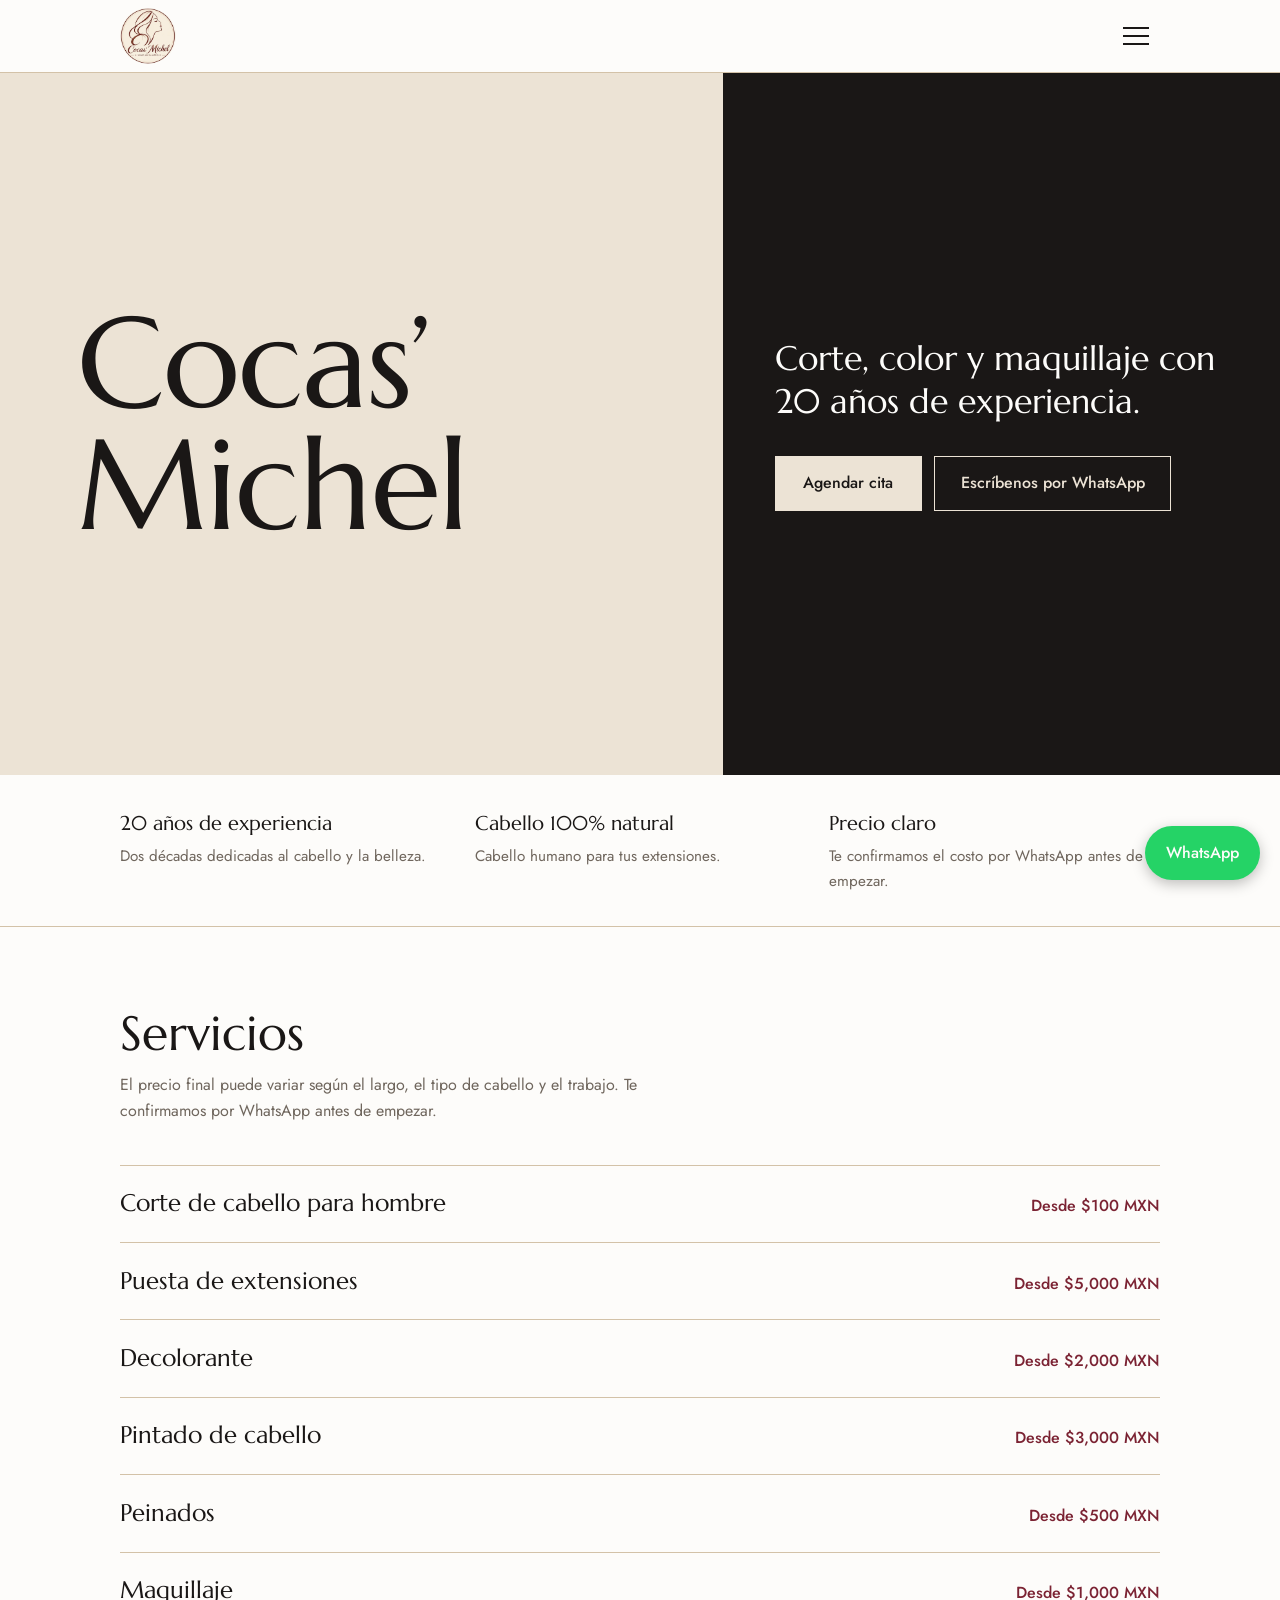
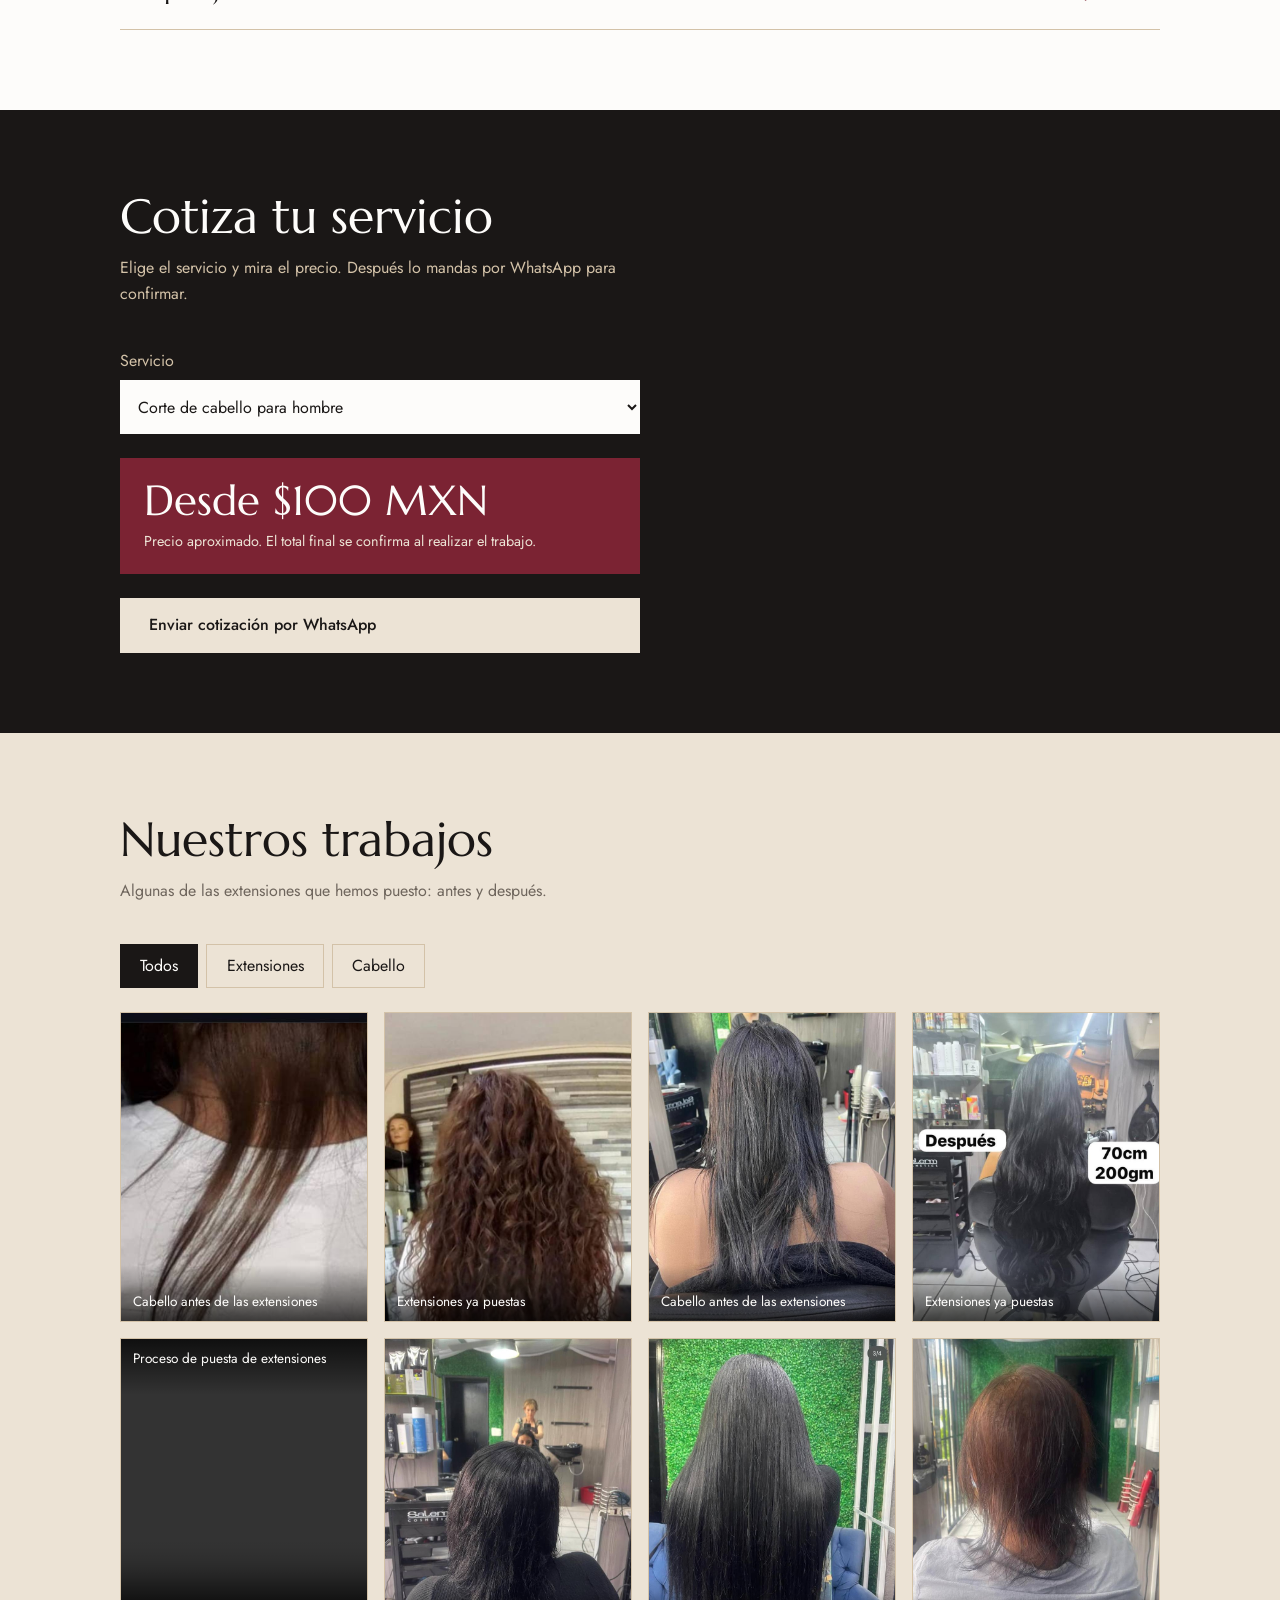
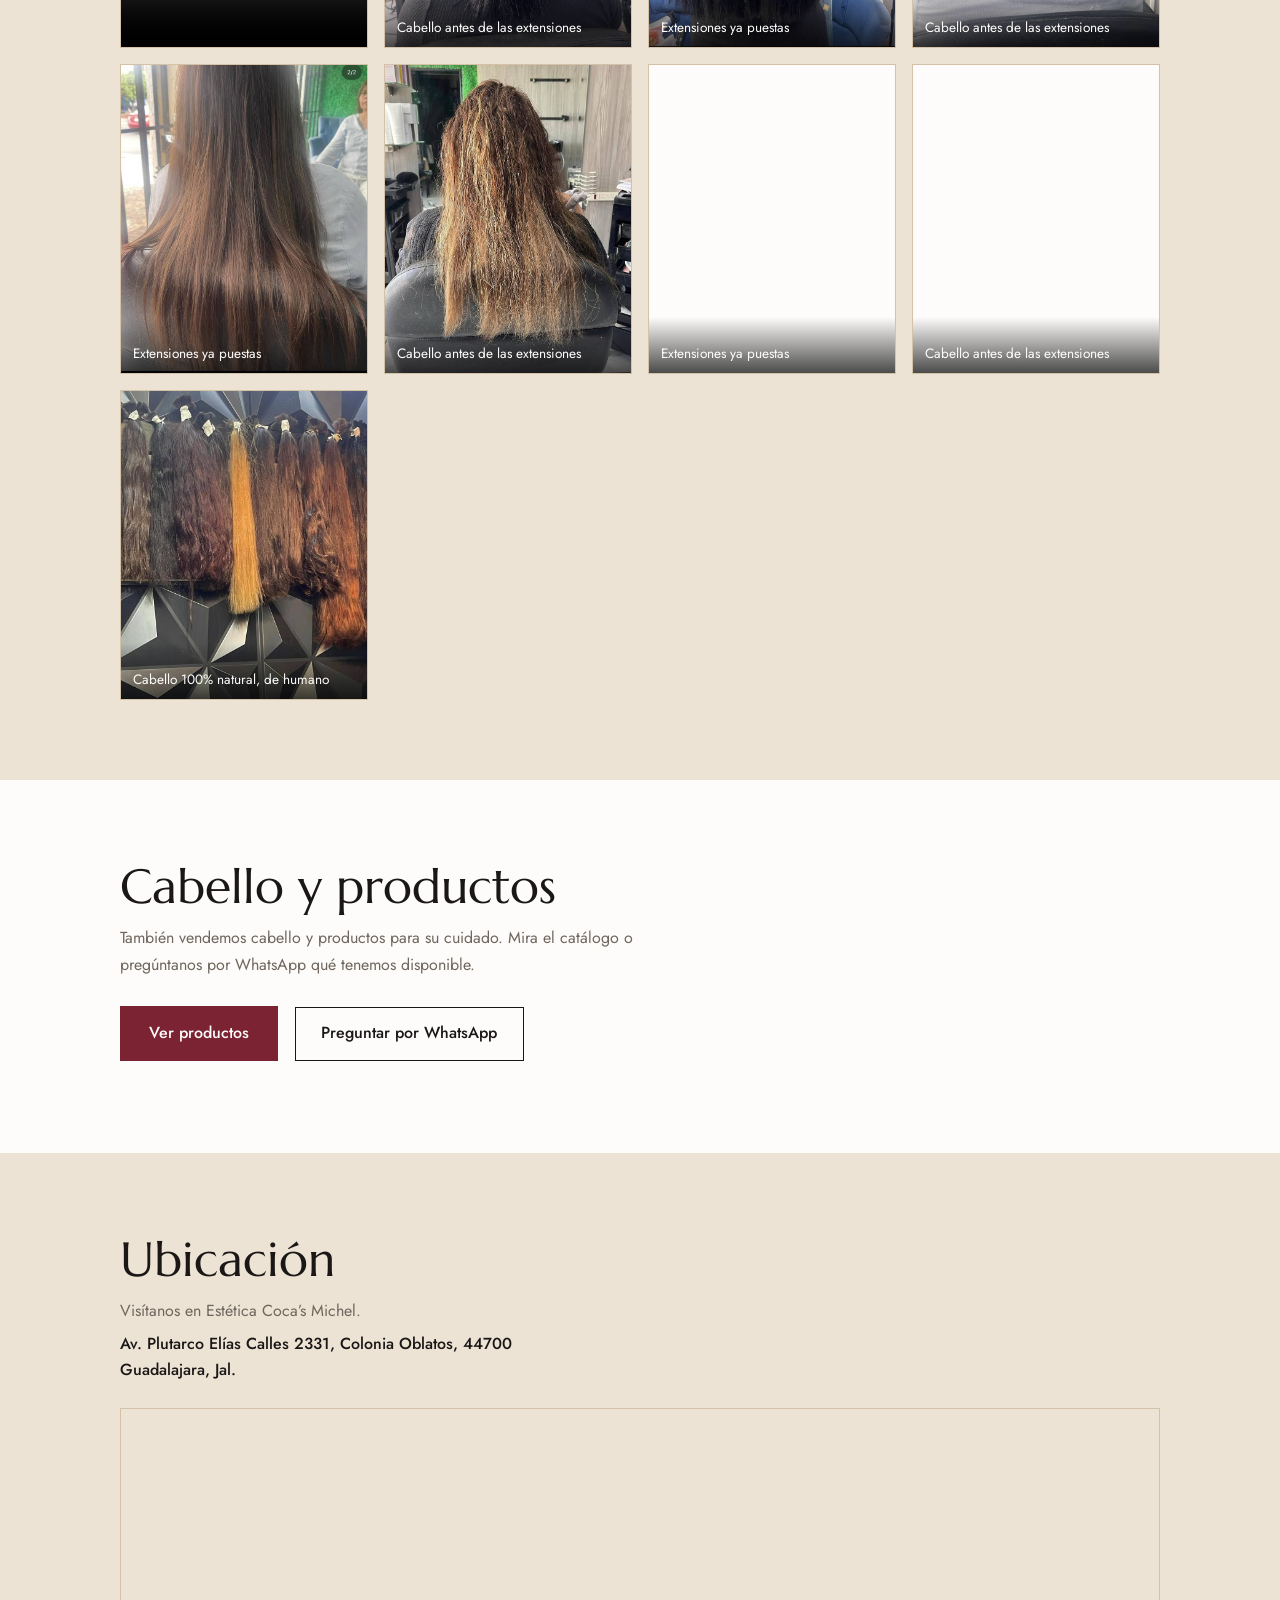
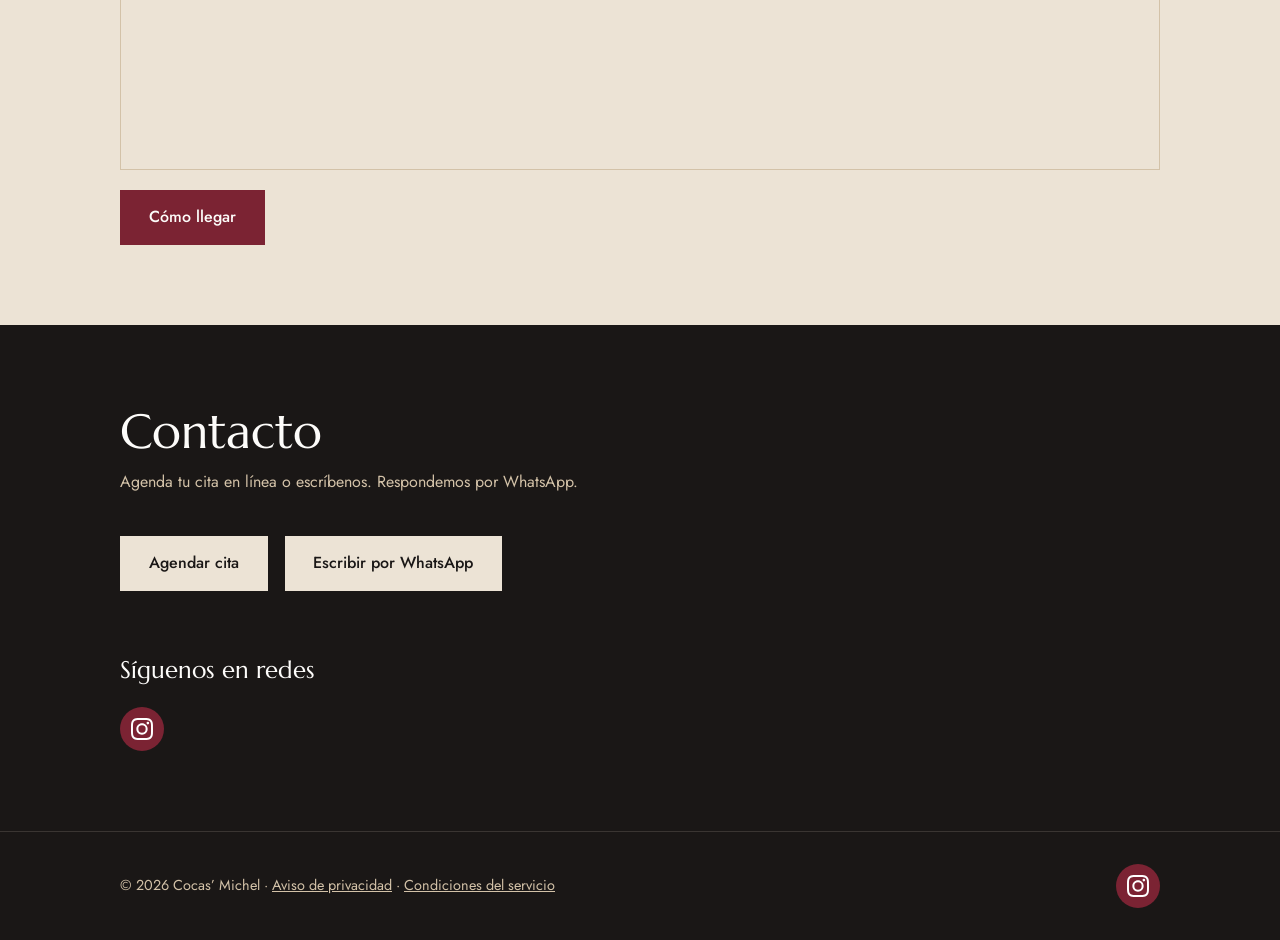
==== commit 43010652: "Frontend completo: citas, cuenta, productos, avisos legales y capa API para el backend PÁGINAS NUEVA" ====
--- a/index.html
+++ b/index.html
@@ -5,47 +5,62 @@
 <meta name="viewport" content="width=device-width, initial-scale=1">
 <title>Cocas’ Michel | Corte, color y maquillaje</title>
 <meta name="description" content="Cocas’ Michel: corte de cabello, extensiones, color, peinados y maquillaje, con 20 años de experiencia. Cotiza por WhatsApp.">
+<meta name="theme-color" content="#1a1716">
+<meta property="og:type" content="website">
+<meta property="og:title" content="Cocas’ Michel | Corte, color y maquillaje">
+<meta property="og:description" content="Corte de cabello, extensiones, color, peinados y maquillaje, con 20 años de experiencia.">
+<meta property="og:locale" content="es_MX">
+<link rel="icon" type="image/png" href="img/favicon.png">
+<link rel="apple-touch-icon" href="img/apple-touch-icon.png">
 <link rel="preconnect" href="https://fonts.googleapis.com">
 <link rel="preconnect" href="https://fonts.gstatic.com" crossorigin>
 <link href="https://fonts.googleapis.com/css2?family=Marcellus&family=Jost:wght@400;500&display=swap" rel="stylesheet">
 <link rel="stylesheet" href="css/estilos.css">
+<script type="application/ld+json">
+{
+  "@context": "https://schema.org",
+  "@type": "HairSalon",
+  "name": "Estética Coca’s Michel",
+  "description": "Corte de cabello, extensiones, color, peinados y maquillaje, con 20 años de experiencia.",
+  "telephone": "+523328298221",
+  "address": {
+    "@type": "PostalAddress",
+    "streetAddress": "Av. Plutarco Elías Calles 2331, Colonia Oblatos",
+    "postalCode": "44700",
+    "addressLocality": "Guadalajara",
+    "addressRegion": "Jalisco",
+    "addressCountry": "MX"
+  },
+  "hasMap": "https://maps.app.goo.gl/XE54WARa9TNhmxrg9"
+}
+</script>
 </head>
 <body>
 
-<header>
-  <div class="contenedor">
-    <nav aria-label="Principal">
-      <a class="logo" href="#inicio"><img src="img/logo.jpg" alt="Cocas’ Michel, el salón de la estética"></a>
-      <button class="menu-boton" id="menu-boton" aria-label="Abrir menú" aria-expanded="false" aria-controls="menu">
-        <span></span><span></span><span></span>
-      </button>
-      <div class="menu" id="menu">
-        <ul>
-          <li><a href="#servicios">Servicios</a></li>
-          <li><a href="#cotizador">Cotizador</a></li>
-          <li><a href="#galeria">Galería</a></li>
-          <li><a href="#ubicacion">Ubicación</a></li>
-          <li><a href="#contacto">Contacto</a></li>
-          <li><a href="#redes">Redes</a></li>
-        </ul>
-        <div class="redes">
-          <a data-red="instagram" aria-label="Instagram"><img src="img/iconos/instagram.svg" alt=""></a>
-          <a data-red="tiktok" aria-label="TikTok"><img src="img/iconos/tiktok.svg" alt=""></a>
-          <a data-red="facebook" aria-label="Facebook"><img src="img/iconos/facebook.svg" alt=""></a>
-        </div>
-      </div>
-    </nav>
-  </div>
-</header>
+<a class="saltar" href="#contenido">Saltar al contenido</a>
+<header id="encabezado"></header>
 
-<main>
+<main id="contenido">
   <section class="hero" id="inicio">
     <div class="hero-nombre">
       <h1 class="marca">Cocas’<br>Michel</h1>
     </div>
     <div class="hero-mensaje">
       <p>Corte, color y maquillaje con 20 años de experiencia.</p>
-      <a class="btn" data-whatsapp="Hola, quiero información de sus servicios.">Escríbenos por WhatsApp</a>
+      <div class="hero-acciones">
+        <a class="btn" href="citas.html">Agendar cita</a>
+        <a class="btn-secundario" data-whatsapp="Hola, quiero información de sus servicios.">Escríbenos por WhatsApp</a>
+      </div>
+    </div>
+  </section>
+
+  <section class="ventajas" aria-label="Por qué elegirnos">
+    <div class="contenedor">
+      <ul>
+        <li><strong>20 años de experiencia</strong><span>Dos décadas dedicadas al cabello y la belleza.</span></li>
+        <li><strong>Cabello 100% natural</strong><span>Cabello humano para tus extensiones.</span></li>
+        <li><strong>Precio claro</strong><span>Te confirmamos el costo por WhatsApp antes de empezar.</span></li>
+      </ul>
     </div>
   </section>
 
@@ -87,8 +102,9 @@
   <section id="productos">
     <div class="contenedor">
       <h2>Cabello y productos</h2>
-      <p class="texto-seccion">También vendemos cabello y productos para su cuidado. Pronto podrás verlos y comprarlos aquí mismo; mientras tanto, pregúntanos por WhatsApp qué tenemos disponible.</p>
-      <a class="btn" data-whatsapp="Hola, quiero información sobre la venta de cabello y productos.">Preguntar por productos</a>
+      <p class="texto-seccion">También vendemos cabello y productos para su cuidado. Mira el catálogo o pregúntanos por WhatsApp qué tenemos disponible.</p>
+      <a class="btn" href="productos.html">Ver productos</a>
+      <a class="btn-secundario" data-whatsapp="Hola, quiero información sobre la venta de cabello y productos.">Preguntar por WhatsApp</a>
     </div>
   </section>
 
@@ -101,46 +117,36 @@
         <iframe id="mapa" title="Mapa de Estética Coca’s Michel" loading="lazy" referrerpolicy="strict-origin-when-cross-origin" allowfullscreen></iframe>
       </div>
       <a class="btn" id="como-llegar">Cómo llegar</a>
+
+      <div class="bloque-horarios" id="horarios">
+        <h3>Horarios</h3>
+        <dl class="lista-horarios" id="lista-horarios"></dl>
+      </div>
     </div>
   </section>
 
   <section class="oscuro" id="contacto">
     <div class="contenedor">
       <h2>Contacto</h2>
-      <p class="intro">Escríbenos y agenda tu cita. Respondemos por WhatsApp.</p>
-      <a class="btn" data-whatsapp="Hola, quiero agendar una cita.">Agendar por WhatsApp</a>
+      <p class="intro">Agenda tu cita en línea o escríbenos. Respondemos por WhatsApp.</p>
+      <a class="btn" href="citas.html">Agendar cita</a>
+      <a class="btn" data-whatsapp="Hola, quiero agendar una cita.">Escribir por WhatsApp</a>
 
       <div class="bloque-redes" id="redes">
         <h3>Síguenos en redes</h3>
-        <div class="redes">
-          <a data-red="instagram" aria-label="Instagram"><img src="img/iconos/instagram.svg" alt=""></a>
-          <a data-red="tiktok" aria-label="TikTok"><img src="img/iconos/tiktok.svg" alt=""></a>
-          <a data-red="facebook" aria-label="Facebook"><img src="img/iconos/facebook.svg" alt=""></a>
-        </div>
+        <div class="redes" data-redes></div>
       </div>
     </div>
   </section>
 </main>
 
-<footer>
-  <div class="contenedor pie">
-    <span>© <span id="anio"></span> Cocas’ Michel</span>
-    <div class="redes">
-      <a data-red="instagram" aria-label="Instagram"><img src="img/iconos/instagram.svg" alt=""></a>
-      <a data-red="tiktok" aria-label="TikTok"><img src="img/iconos/tiktok.svg" alt=""></a>
-      <a data-red="facebook" aria-label="Facebook"><img src="img/iconos/facebook.svg" alt=""></a>
-    </div>
-  </div>
-</footer>
+<footer id="pie"></footer>
 
-<div class="flotantes">
-  <a class="whatsapp-flotante" data-whatsapp="Hola, quiero información de sus servicios.">WhatsApp</a>
-</div>
-<div class="lightbox" id="lightbox">
-  <button aria-label="Cerrar">×</button>
+<div class="lightbox" id="lightbox" role="dialog" aria-modal="true" aria-label="Foto ampliada">
+  <button type="button" aria-label="Cerrar">×</button>
   <img alt="">
 </div>
 
 <script type="module" src="js/main.js"></script>
 </body>
-</html>+</html>
--- a/css/estilos.css
+++ b/css/estilos.css
@@ -123,6 +123,96 @@
 .whatsapp-flotante { display: block; background: #25d366; color: var(--blanco); font-weight: 500; text-decoration: none; padding: 0.85rem 1.3rem; border-radius: 999px; box-shadow: 0 4px 14px rgba(0, 0, 0, 0.25); transition: transform 0.25s; }
 .whatsapp-flotante:hover { transform: scale(1.06); }
 
+/* 10. ACCESIBILIDAD */
+[hidden] { display: none !important; }
+.saltar { position: absolute; left: 1rem; top: -4rem; z-index: 40; background: var(--negro); color: var(--blanco); padding: 0.75rem 1rem; transition: top 0.2s; }
+.saltar:focus { top: 1rem; }
+@media (prefers-reduced-motion: reduce) {
+  html { scroll-behavior: auto; }
+  *, *::before, *::after { transition: none !important; animation: none !important; }
+}
+
+/* 11. BOTÓN SECUNDARIO (solo contorno) Y ACCIONES */
+.btn-secundario { display: inline-block; background: transparent; color: var(--negro); font: inherit; font-weight: 500; padding: 0.8rem 1.6rem; border: 1px solid var(--negro); border-radius: 0; text-decoration: none; cursor: pointer; transition: background 0.25s, color 0.25s; }
+.btn-secundario:hover { background: var(--negro); color: var(--blanco); }
+.oscuro .btn-secundario, .hero-mensaje .btn-secundario { color: var(--beige); border-color: var(--beige); }
+.oscuro .btn-secundario:hover, .hero-mensaje .btn-secundario:hover { background: var(--beige); color: var(--negro); }
+.btn:disabled, .btn-secundario:disabled { opacity: 0.6; cursor: not-allowed; transform: none; }
+.hero-acciones, .menu-acciones { display: flex; flex-wrap: wrap; gap: 0.75rem; }
+.menu-acciones { max-width: 1040px; margin: 1.25rem auto 0; }
+.menu li a[aria-current="page"] { color: var(--bordo); }
+#productos .btn, #productos .btn-secundario { margin: 0 0.75rem 0.75rem 0; }
+
+/* 12. INICIO: VENTAJAS Y HORARIOS */
+.ventajas { padding: 0; border-bottom: 1px solid var(--arena); }
+.ventajas ul { list-style: none; display: grid; grid-template-columns: repeat(3, 1fr); gap: 1.5rem; padding: 2rem 0; }
+.ventajas li { display: grid; gap: 0.25rem; align-content: start; }
+.ventajas strong { font-family: var(--display); font-weight: 400; font-size: 1.25rem; }
+.ventajas span { color: var(--gris); font-size: 0.95rem; }
+.bloque-horarios { margin-top: 2rem; }
+.bloque-horarios h3 { font-family: var(--display); font-weight: 400; font-size: 1.5rem; margin-bottom: 0.75rem; }
+.lista-horarios { max-width: 420px; }
+.lista-horarios div { display: flex; justify-content: space-between; gap: 1rem; padding: 0.6rem 0; border-bottom: 1px solid var(--arena); }
+
+/* 13. PÁGINAS INTERIORES (citas, productos, ingresar, registro, cuenta) */
+.pagina { padding: 3rem 0 4rem; min-height: 60vh; }
+.contenedor.angosto { width: min(560px, 100% - 2.5rem); }
+.titulo-pagina { font-family: var(--display); font-weight: 400; font-size: clamp(2rem, 6vw, 3rem); line-height: 1.1; margin-bottom: 0.75rem; }
+
+.formulario { display: grid; gap: 1.25rem; }
+.fila-campos { display: grid; grid-template-columns: repeat(auto-fit, minmax(150px, 1fr)); gap: 1rem; }
+.formulario label { color: var(--negro); font-weight: 500; }
+.formulario input, .formulario select, .formulario textarea { width: 100%; min-height: 48px; padding: 0.8rem 0.9rem; font: inherit; background: var(--blanco); color: var(--negro); border: 1px solid var(--arena); border-radius: 0; }
+.formulario textarea { resize: vertical; }
+.formulario input:focus, .formulario select:focus, .formulario textarea:focus { border-color: var(--bordo); }
+.formulario [aria-invalid="true"] { border-color: var(--bordo); background: #fbf2f3; }
+.formulario .btn { justify-self: start; }
+.error { display: block; color: var(--bordo); font-size: 0.875rem; margin-top: 0.3rem; }
+.error:empty, .error-general:empty { display: none; }
+.error-general { color: var(--bordo); font-weight: 500; }
+.formulario label.check { display: flex; align-items: flex-start; gap: 0.7rem; font-weight: 400; cursor: pointer; }
+.formulario input[type="checkbox"] { width: 22px; min-height: 0; height: 22px; flex: none; margin-top: 0.15rem; accent-color: var(--bordo); }
+.check a, .pie span a { color: inherit; }
+.ayuda { display: block; color: var(--gris); font-size: 0.85rem; margin-top: 0.3rem; }
+.alterno { margin-top: 1.5rem; color: var(--gris); }
+.alterno a { color: var(--bordo); }
+.confirmacion { background: var(--beige); padding: 1.75rem 1.5rem; display: grid; gap: 1rem; justify-items: start; }
+.confirmacion h2 { margin: 0; }
+.confirmacion:focus { outline: none; }
+
+/* Aviso de privacidad: texto largo, con ancho cómodo para leer */
+.texto-legal { width: min(760px, 100% - 2.5rem); }
+.texto-legal h2 { font-size: 1.4rem; margin: 2rem 0 0.6rem; }
+.texto-legal p, .texto-legal li { margin-bottom: 0.8rem; }
+.texto-legal ul { padding-left: 1.3rem; margin-bottom: 0.8rem; }
+.texto-legal a { color: var(--bordo); overflow-wrap: anywhere; }
+.actualizado { color: var(--gris); font-size: 0.9rem; margin-bottom: 1rem; }
+.aceptacion { margin-top: 2rem; padding: 1rem 1.25rem; background: var(--beige); }
+
+.bloque-cuenta { padding: 0; margin-bottom: 2.5rem; }
+.bloque-cuenta h2 { font-size: 1.6rem; margin-bottom: 1rem; }
+.datos-cuenta div { display: flex; justify-content: space-between; gap: 1rem; padding: 0.6rem 0; border-bottom: 1px solid var(--arena); }
+.datos-cuenta dt { color: var(--gris); }
+.datos-cuenta dd { text-align: right; overflow-wrap: anywhere; }
+.lista-citas { list-style: none; display: grid; gap: 0.75rem; margin-bottom: 1.25rem; }
+.cita { display: flex; flex-wrap: wrap; justify-content: space-between; align-items: center; gap: 1rem; padding: 1rem; border: 1px solid var(--arena); }
+.cita > div { display: grid; gap: 0.15rem; }
+.cita .estado { font-size: 0.85rem; color: var(--bordo); }
+.cita.cancelada { opacity: 0.6; }
+.cita.cancelada strong { text-decoration: line-through; }
+.vacio-citas { color: var(--gris); margin-bottom: 1.25rem; }
+
+.productos-grid { display: grid; grid-template-columns: repeat(auto-fill, minmax(240px, 1fr)); gap: 1.25rem; }
+.producto { display: flex; flex-direction: column; border: 1px solid var(--arena); background: var(--blanco); }
+.producto img { width: 100%; aspect-ratio: 4 / 5; object-fit: cover; display: block; }
+.producto-cuerpo { display: flex; flex-direction: column; gap: 0.5rem; flex: 1; padding: 1rem; }
+.producto h2 { font-size: 1.35rem; margin: 0; }
+.producto p { color: var(--gris); font-size: 0.95rem; }
+.producto-pie { display: flex; justify-content: space-between; align-items: center; gap: 1rem; margin-top: auto; padding-top: 0.5rem; }
+.producto .precio { color: var(--bordo); font-weight: 500; }
+.vacio { background: var(--beige); padding: 2rem 1.5rem; max-width: 560px; display: grid; gap: 1rem; justify-items: start; }
+.vacio h2 { margin: 0; font-size: 1.6rem; }
+
 @media (max-width: 760px) {
   /* Espacios y letras más compactos para que no se sienta saturado */
   section { padding: 2.5rem 0; }
@@ -148,6 +238,11 @@
   /* El mapa solo se ve (no atrapa el dedo al hacer scroll); el botón abre el mapa real */
   .mapa iframe { height: 240px; pointer-events: none; }
 
+  .ventajas ul { grid-template-columns: 1fr; gap: 1rem; padding: 1.5rem 0; }
+  .ventajas li { border-left: 2px solid var(--bordo); padding-left: 0.85rem; }
+  .pie { flex-direction: column-reverse; align-items: flex-start; }   /* redes arriba, a la izquierda: el botón de WhatsApp no las tapa */
+  .pagina { padding: 2rem 0 3rem; }
+
   footer { padding-bottom: 5rem; }
   .flotantes { right: 1rem; bottom: 1rem; }
 }
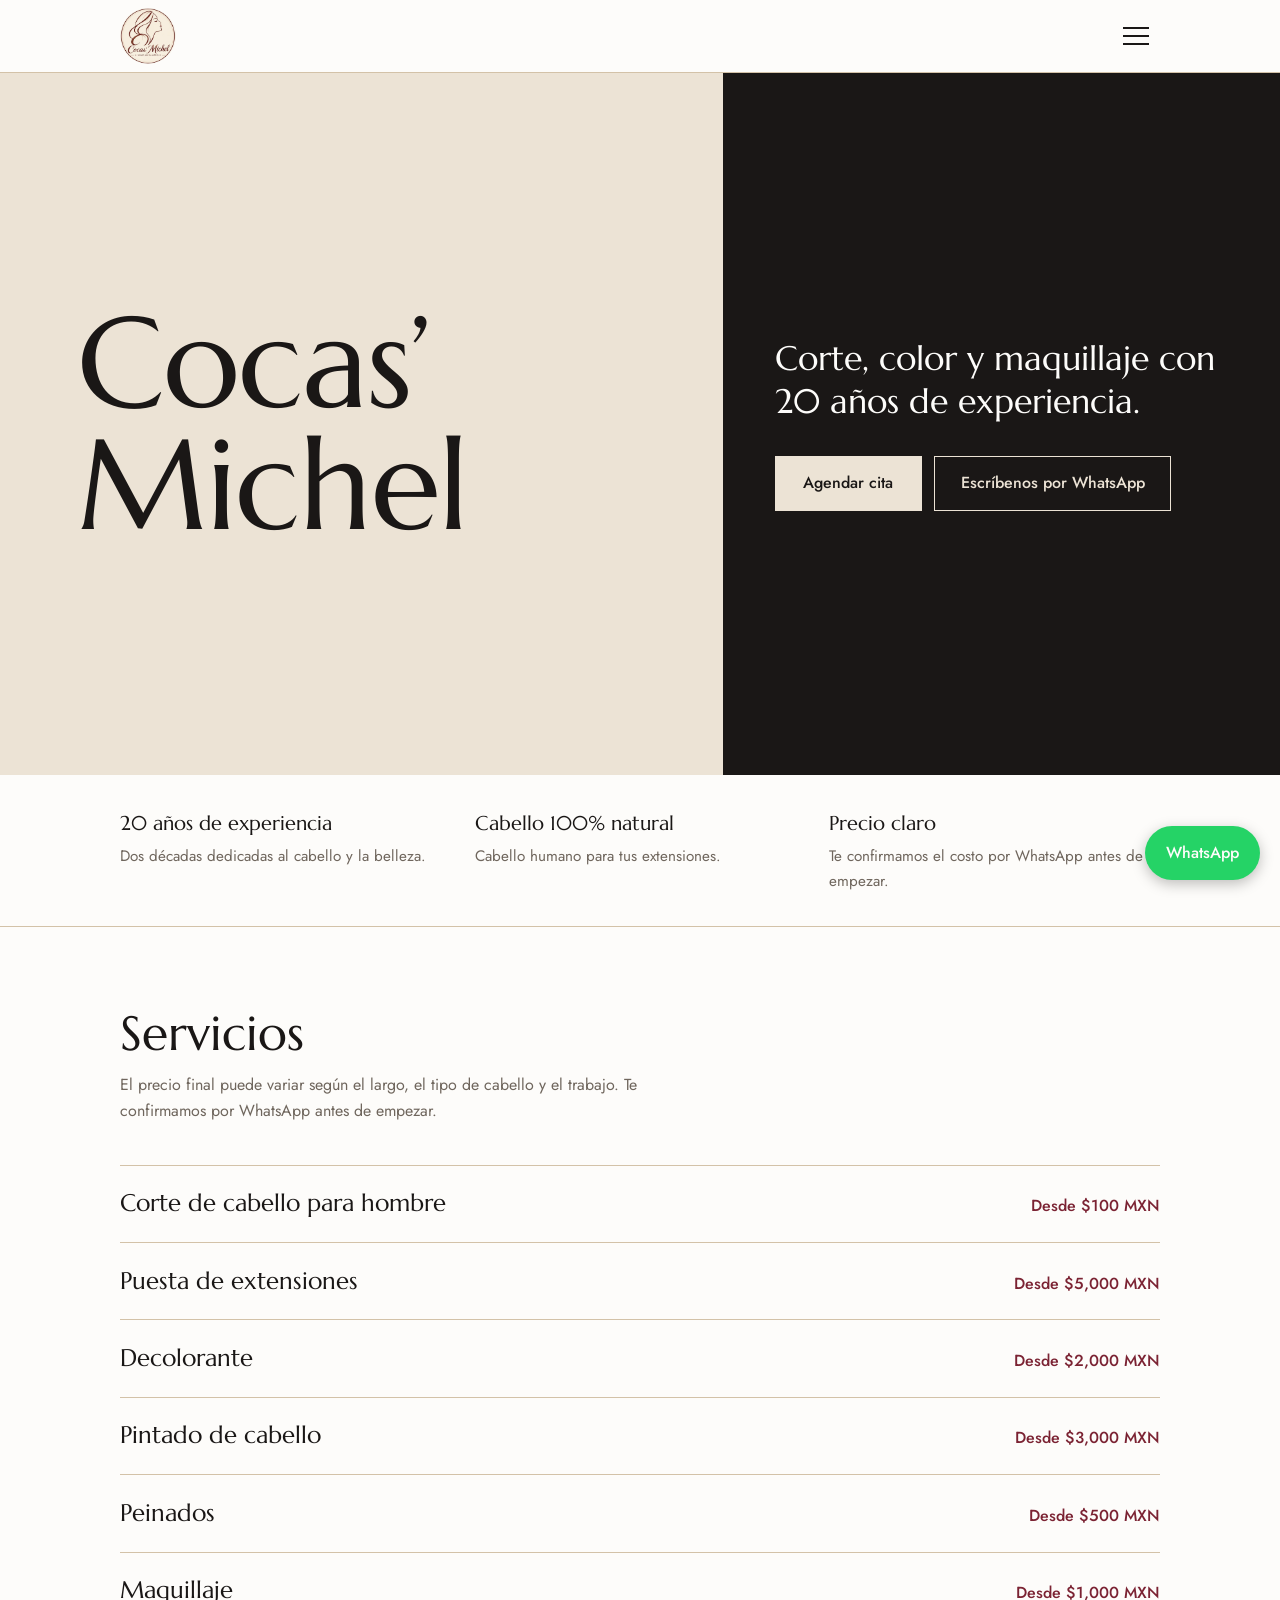
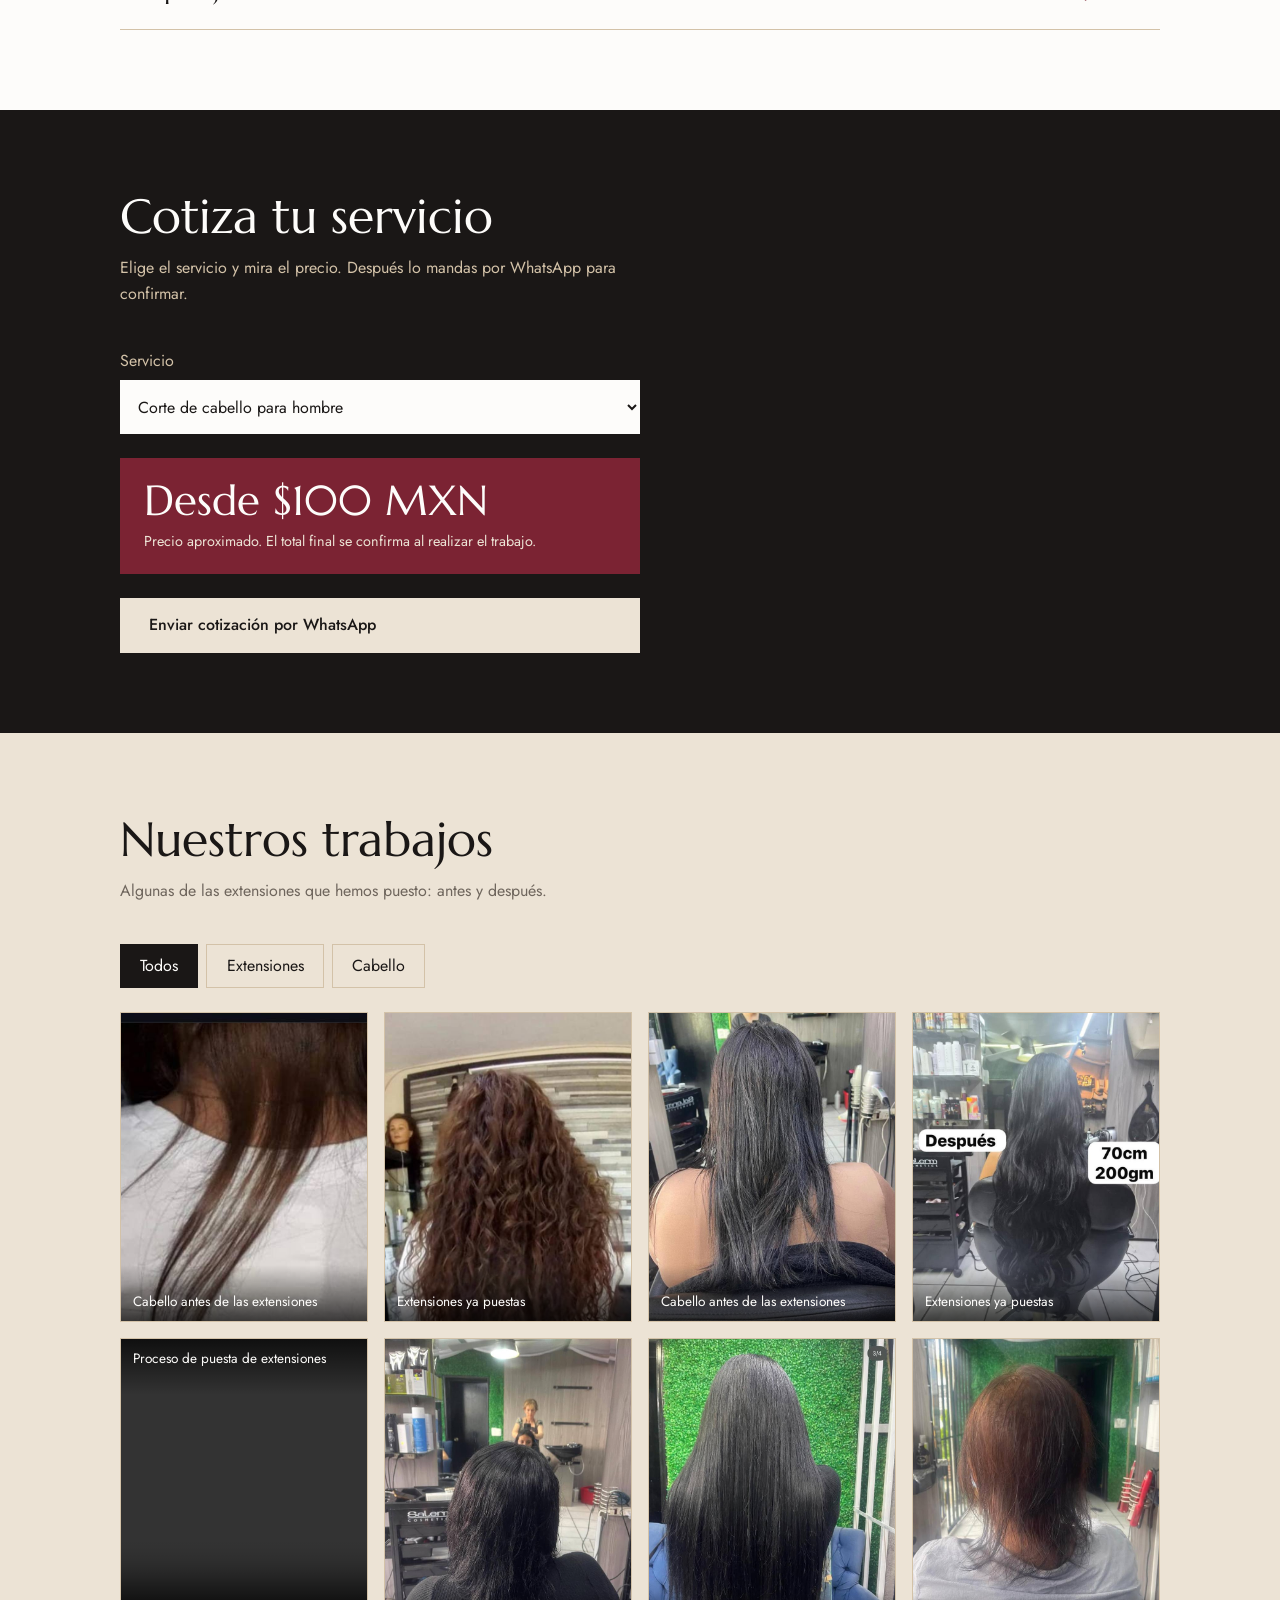
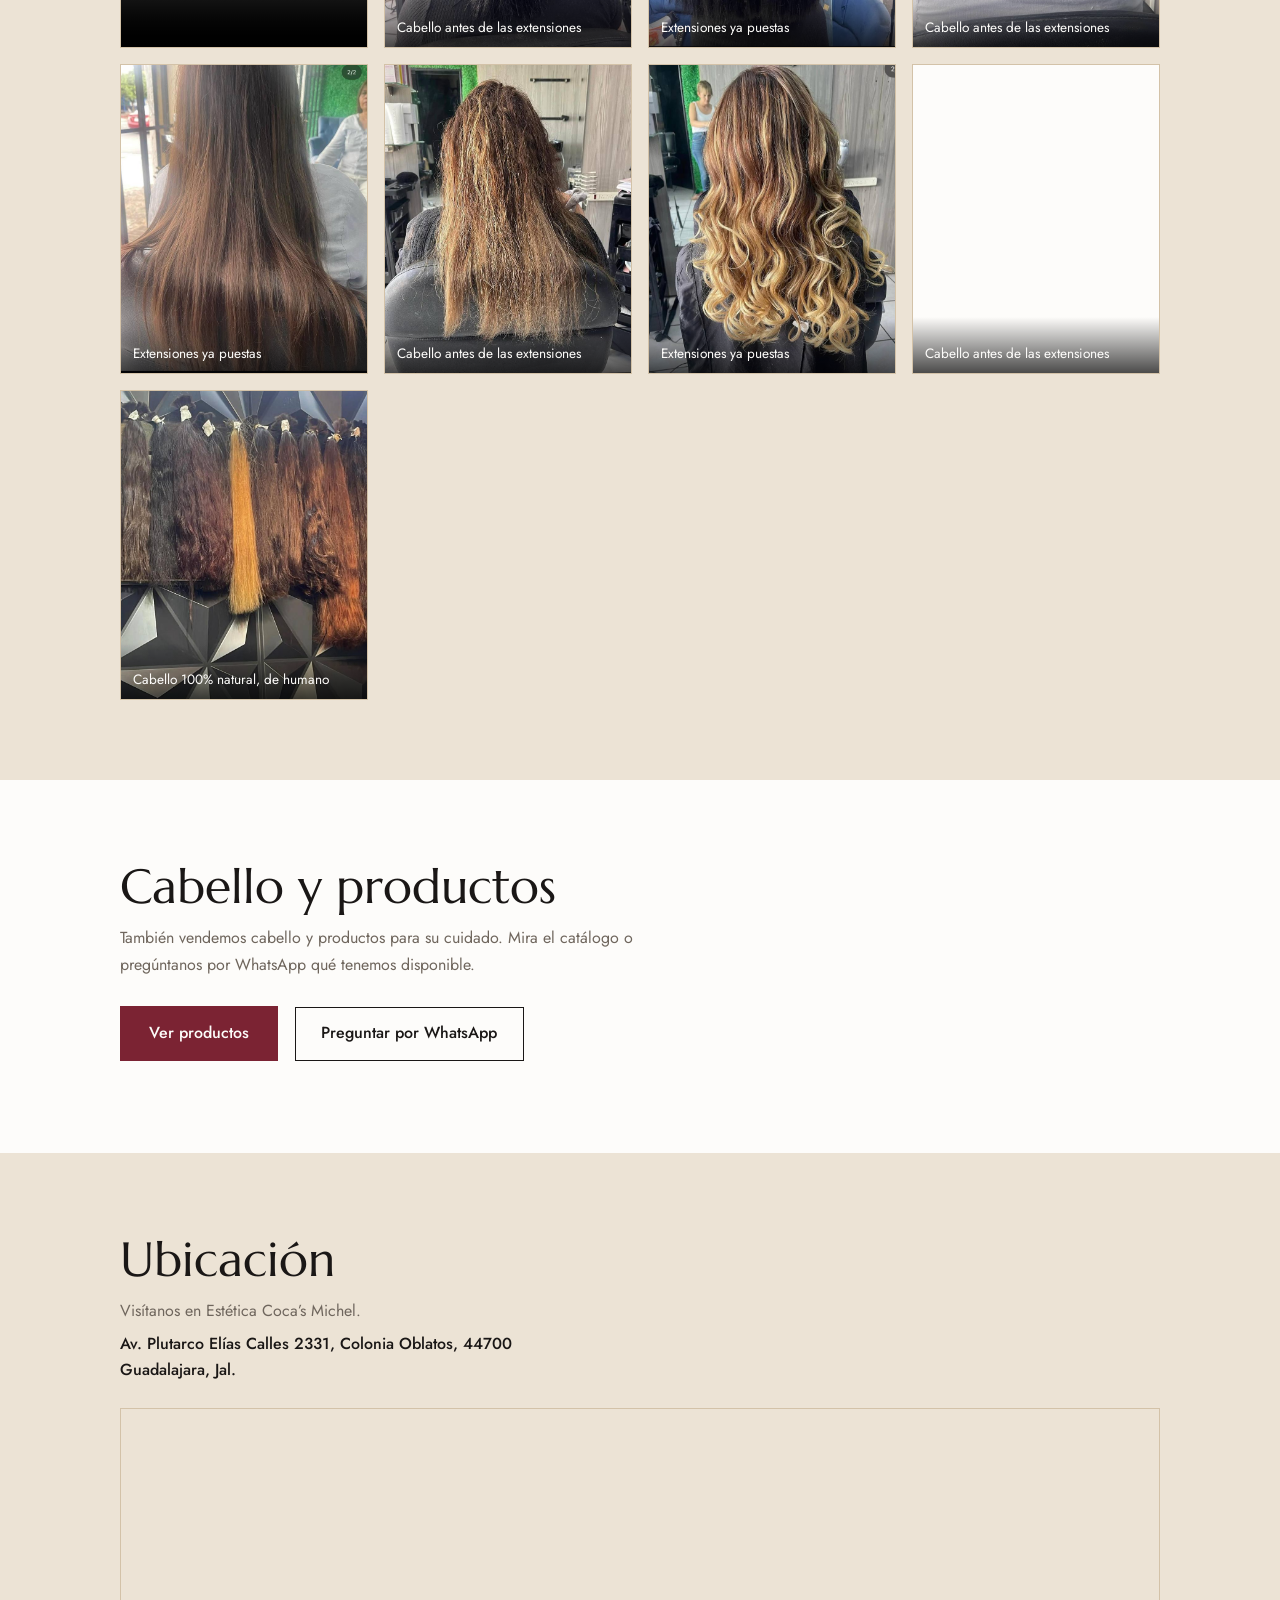
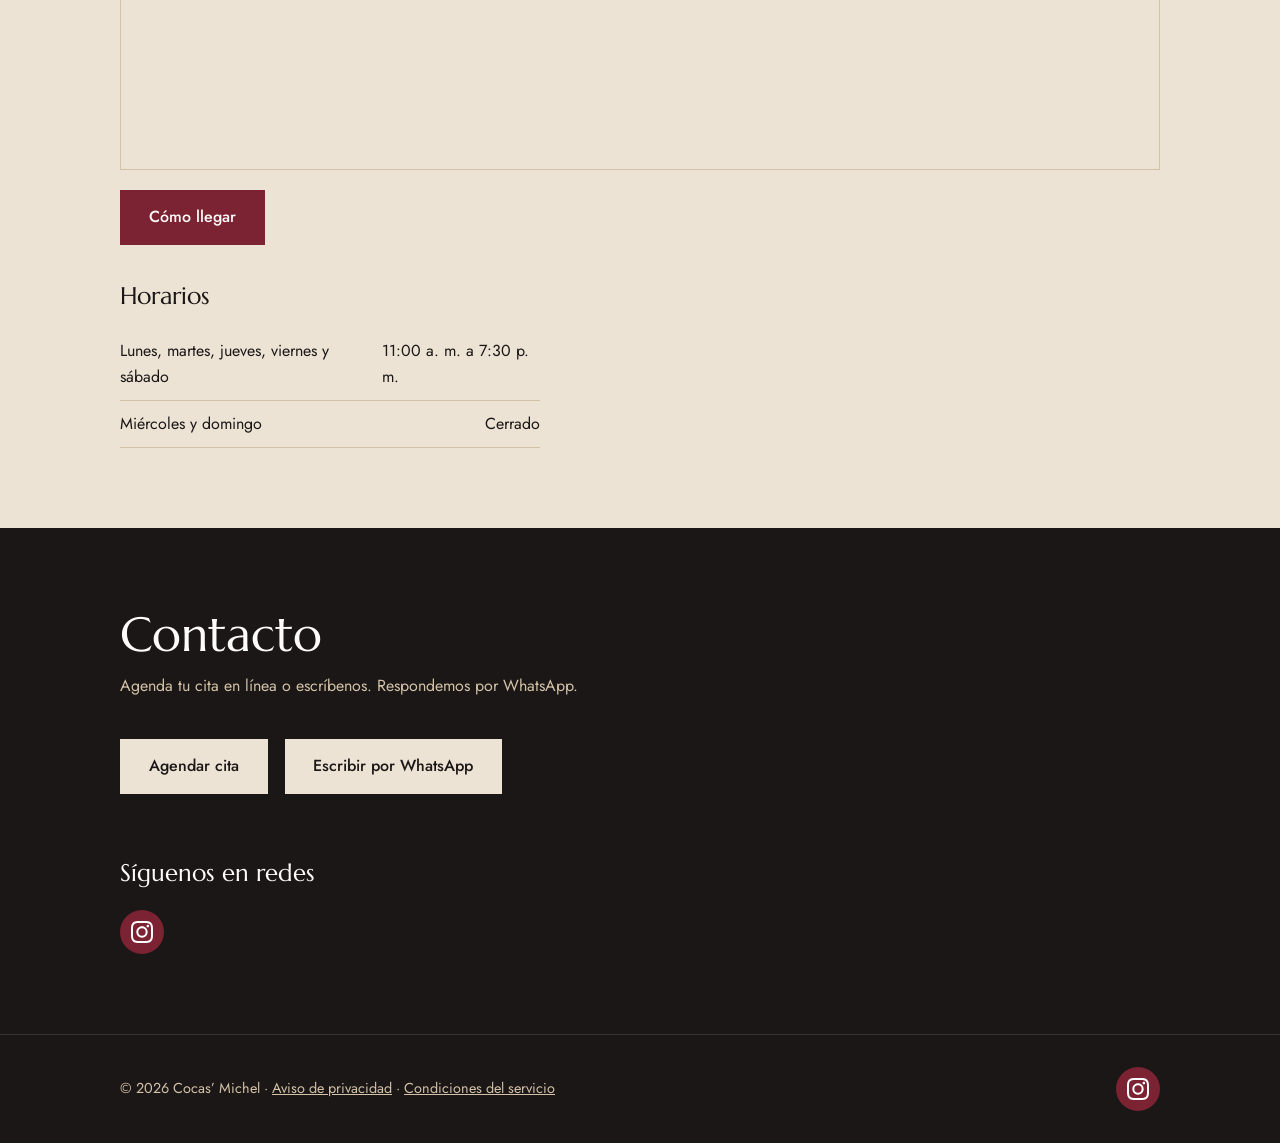
==== commit 4ecc0181: "Horario de atención y aviso de fuera de horario al agendar cita HORARIO - data/negocio.js: se reempl" ====
--- a/index.html
+++ b/index.html
@@ -31,7 +31,13 @@
     "addressRegion": "Jalisco",
     "addressCountry": "MX"
   },
-  "hasMap": "https://maps.app.goo.gl/XE54WARa9TNhmxrg9"
+  "hasMap": "https://maps.app.goo.gl/XE54WARa9TNhmxrg9",
+  "openingHoursSpecification": {
+    "@type": "OpeningHoursSpecification",
+    "dayOfWeek": ["Monday", "Tuesday", "Thursday", "Friday", "Saturday"],
+    "opens": "11:00",
+    "closes": "19:30"
+  }
 }
 </script>
 </head>
--- a/css/estilos.css
+++ b/css/estilos.css
@@ -173,6 +173,8 @@
 .formulario label.check { display: flex; align-items: flex-start; gap: 0.7rem; font-weight: 400; cursor: pointer; }
 .formulario input[type="checkbox"] { width: 22px; min-height: 0; height: 22px; flex: none; margin-top: 0.15rem; accent-color: var(--bordo); }
 .check a, .pie span a { color: inherit; }
+.horario-cita { margin-bottom: 1.75rem; }
+.aviso-horario { display: grid; gap: 0.6rem; justify-items: start; padding: 1rem 1.25rem; background: #fbf2f3; border-left: 3px solid var(--bordo); }
 .ayuda { display: block; color: var(--gris); font-size: 0.85rem; margin-top: 0.3rem; }
 .alterno { margin-top: 1.5rem; color: var(--gris); }
 .alterno a { color: var(--bordo); }
